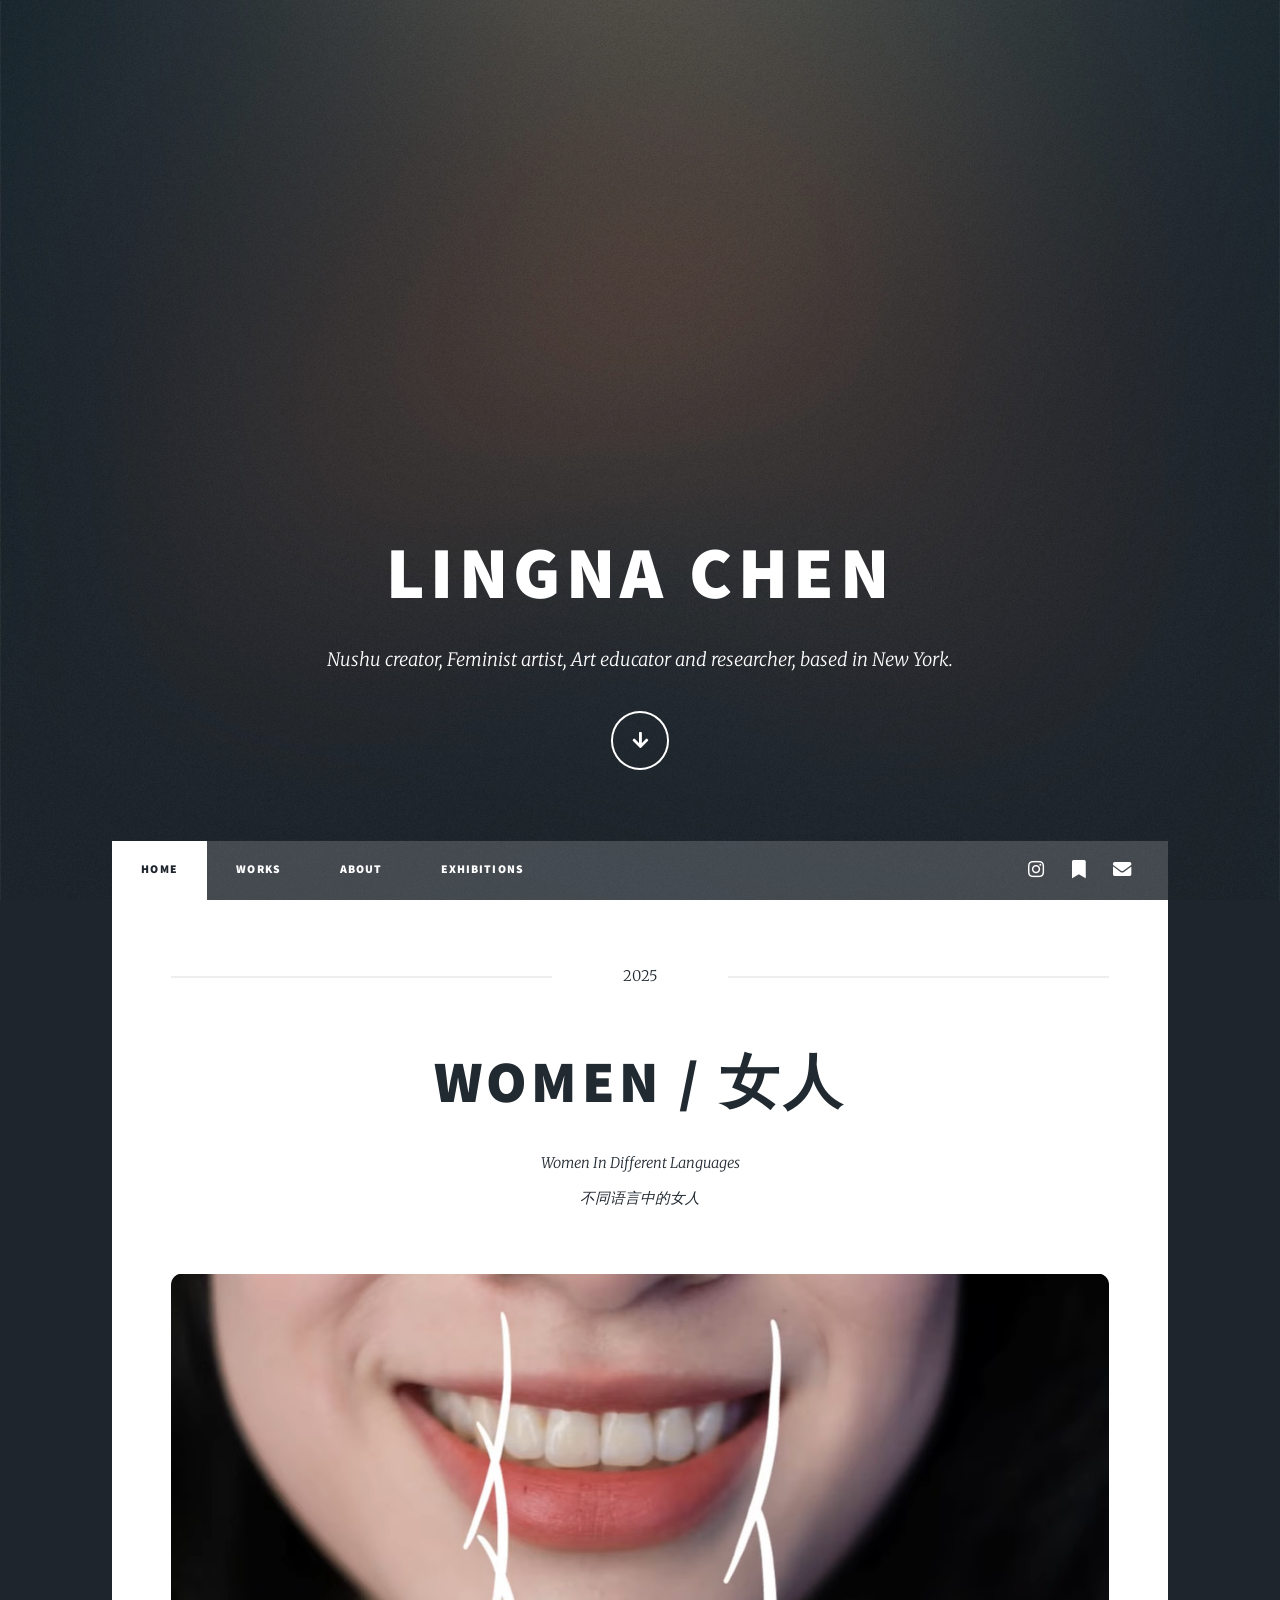
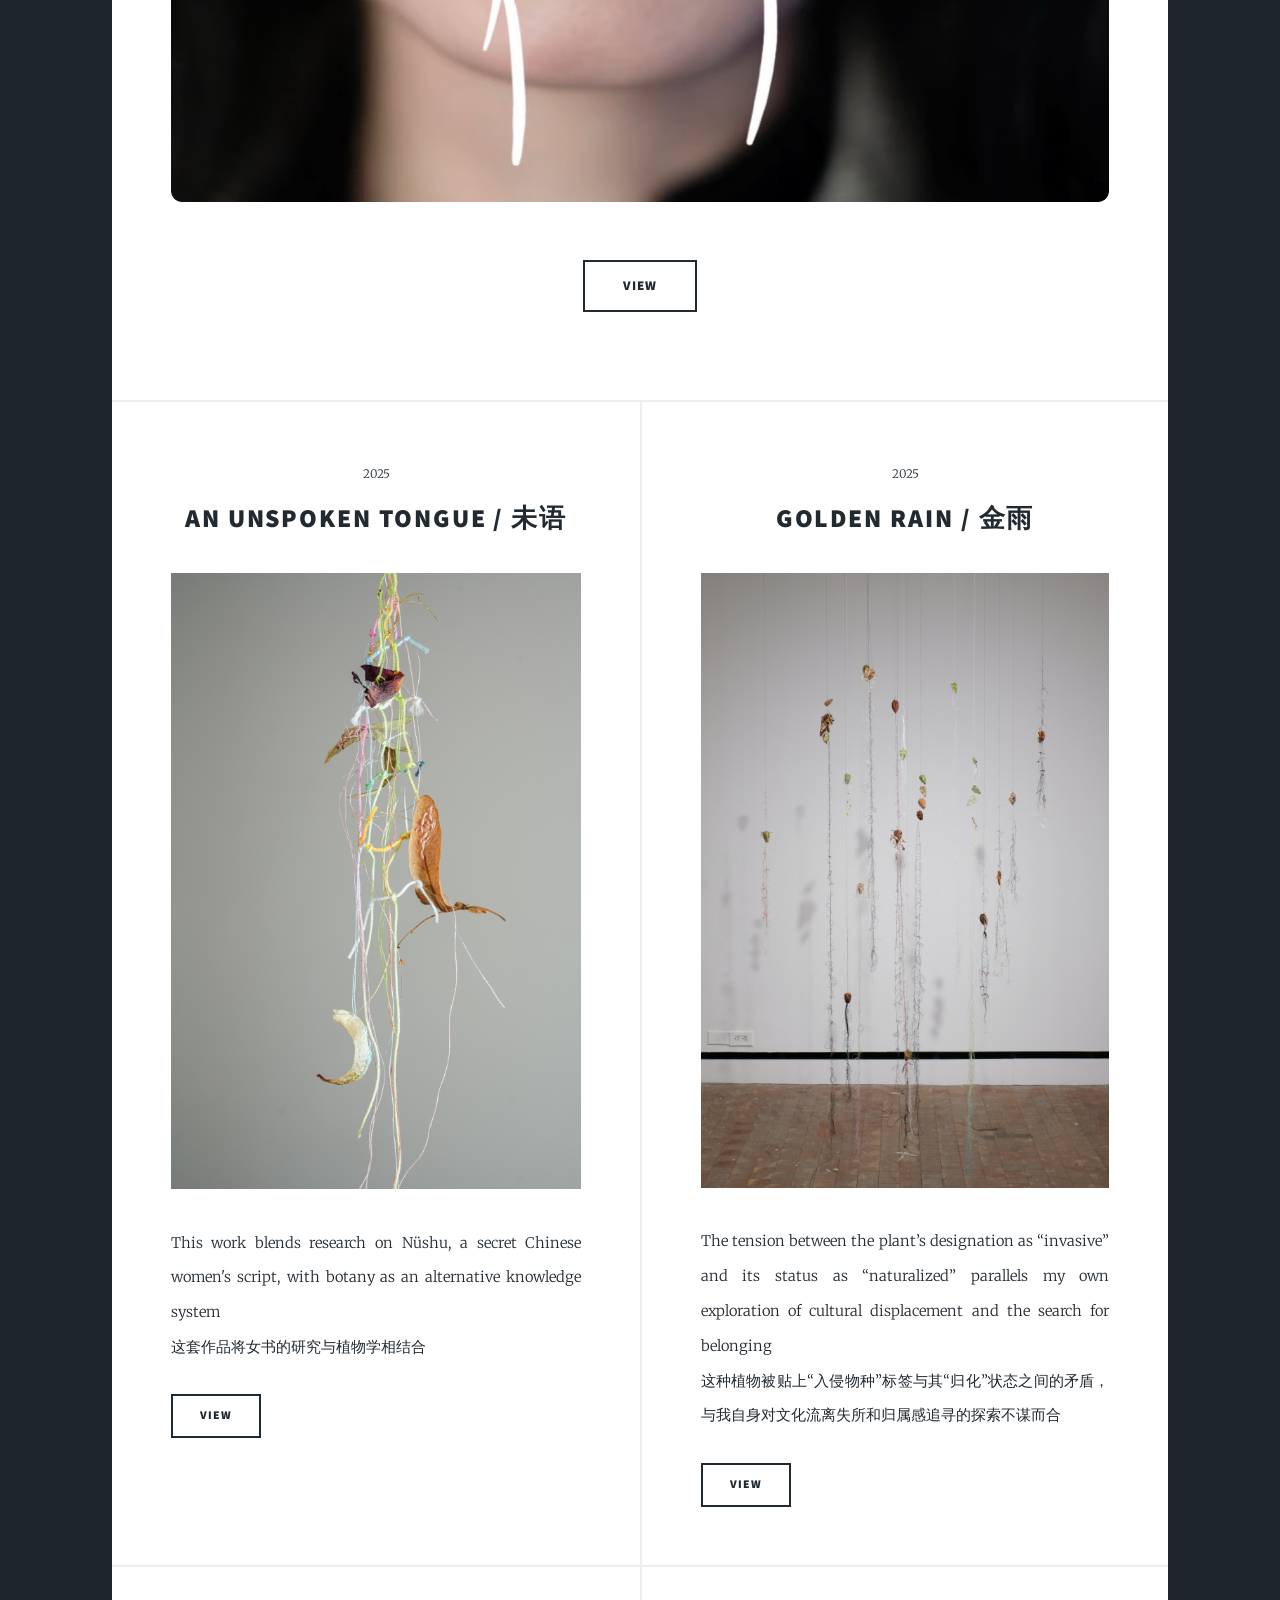
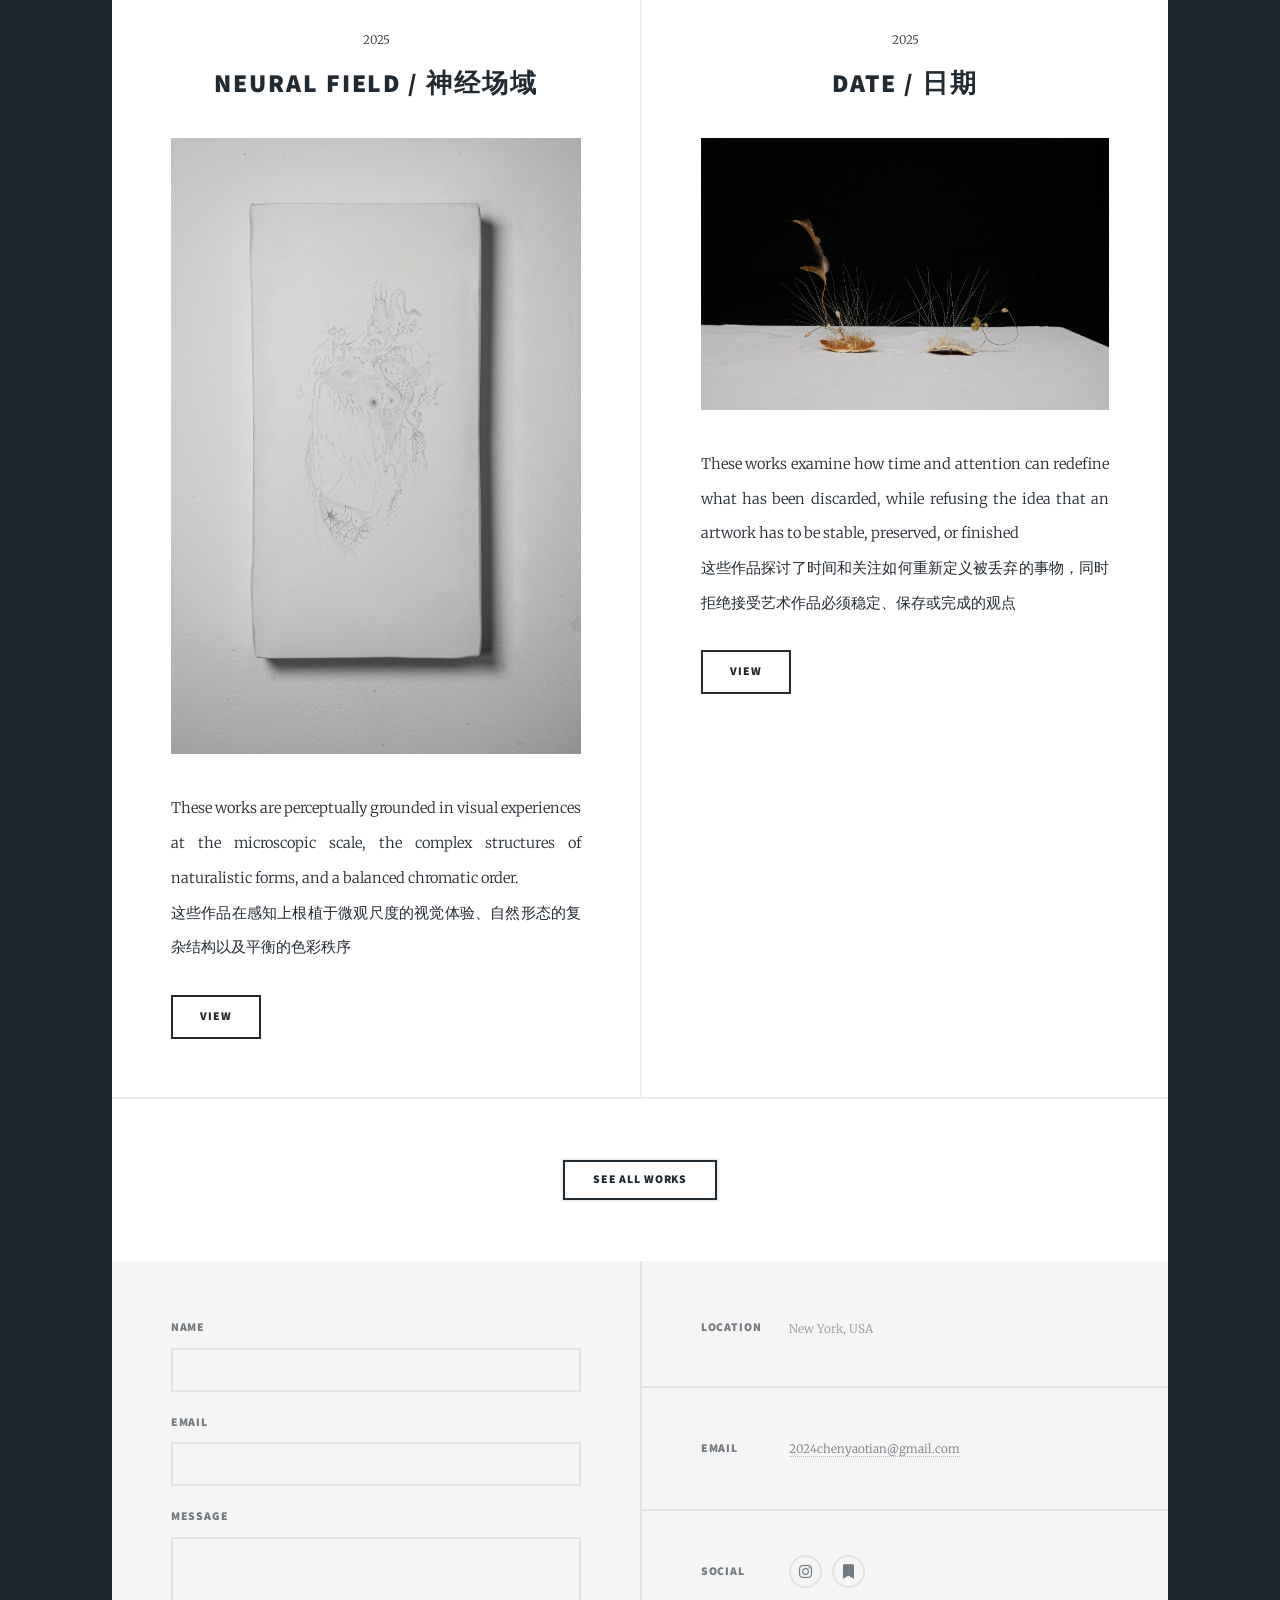
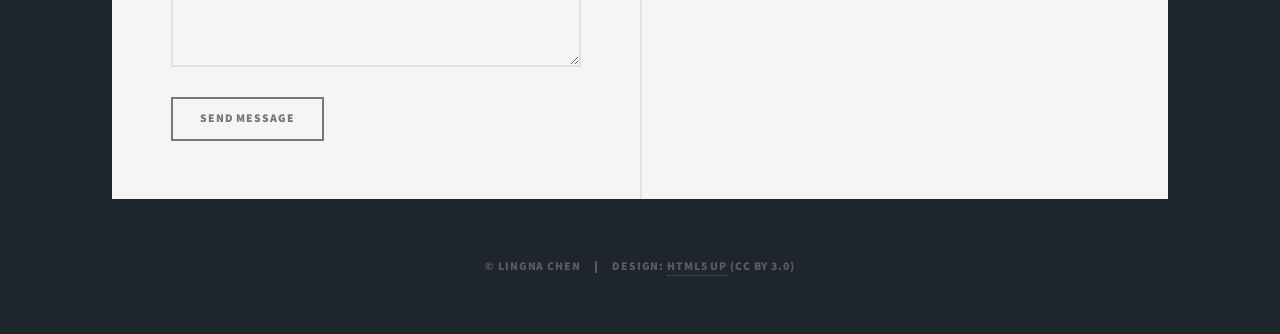
==== index.html @ 5ea211f5 "Initial website upload" ====
<!DOCTYPE HTML>

<!--
  Massively by HTML5 UP
  html5up.net | @ajlkn
  Free for personal and commercial use under the CCA 3.0 license (html5up.net/license)
-->
<html>
<head>
<title>Lingna Chen - Artist</title>
<meta charset="utf-8"/>
<meta content="width=device-width, initial-scale=1, user-scalable=no" name="viewport"/>
<meta content="Lingna Chen - Nushu creator, feminist artist, art educator and researcher based in New York" name="description"/>
<link href="assets/css/main.css" rel="stylesheet"/>
<noscript><link href="assets/css/noscript.css" rel="stylesheet"/></noscript>
</head>
<body class="is-preload">
<div class="fade-in" id="wrapper">
<!-- Intro -->
<div id="intro">
<h1>Lingna Chen</h1>
<p>Nushu creator, Feminist artist, Art educator and researcher, based in New York.</p>
<ul class="actions">
<li><a class="button icon solid solo fa-arrow-down scrolly" href="#header">Continue</a></li>
</ul>
</div>
<header id="header">
<a class="logo" href="index.html">Lingna Chen</a>
</header>
<nav id="nav">
<ul class="links">
<li class="active"><a href="index.html">HOME</a></li>
<li><a href="works.html">WORKS</a></li>
<li><a href="about.html">ABOUT</a></li>
<li><a href="exhibitions.html">EXHIBITIONS</a></li>
</ul>
<ul class="icons">
<li><a class="icon brands fa-instagram" href="https://www.instagram.com/nainwhisper/" target="_blank"><span class="label">Instagram</span></a></li>
<li><a class="icon solid fa-bookmark" href="https://www.xiaohongshu.com/user/profile/173550956" target="_blank"><span class="label">RedNote</span></a></li>
<li><a class="icon solid fa-envelope" href="mailto:2024chenyaotian@gmail.com"><span class="label">Email</span></a></li>
</ul>
</nav>
<div id="main">
<article class="post featured">
<header class="major">
<span class="date">2025</span>
<h2><a href="work1.html">Women / 女人</a></h2>
<p>Women In Different Languages<br/>不同语言中的女人</p>
</header>
<a class="image main" href="work1.html"><img alt="Women" src="images/page/Women.jpg"/></a>
<ul class="actions special">
<li><a class="button large" href="work1.html">View</a></li>
</ul>
</article>
<section class="posts">
<article class="post">
<header>
<span class="date">2025</span>
<h2><a href="work2.html">An Unspoken Tongue / 未语</a></h2>
</header>
<a class="image fit" href="work2.html"><img alt="An Unspoken Tongue" src="images/page/An Unspoken Tongue.jpg"/></a>
<p>This work blends research on Nüshu, a secret Chinese women's script, with botany as an alternative knowledge system<br/>这套作品将女书的研究与植物学相结合</p>
<ul class="actions">
<li><a class="button" href="work2.html">View</a></li>
</ul>
</article>
<article class="post">
<header>
<span class="date">2025</span>
<h2><a href="work3.html">Golden Rain / 金雨</a></h2>
</header>
<a class="image fit" href="work3.html"><img alt="Golden Rain" src="images/page/Golden Rain.jpg"/></a>
<p>The tension between the plant’s designation as “invasive” and its status as “naturalized” parallels my own exploration of cultural displacement and the search for belonging<br/>这种植物被贴上“入侵物种”标签与其“归化”状态之间的矛盾，与我自身对文化流离失所和归属感追寻的探索不谋而合</p>
<ul class="actions">
<li><a class="button" href="work3.html">View</a></li>
</ul>
</article>
<article class="post">
<header>
<span class="date">2025</span>
<h2><a href="work4.html">Neural Field / 神经场域</a></h2>
</header>
<a class="image fit" href="work4.html"><img alt="Neural Field" src="images/page/Neural Field.jpg"/></a>
<p>These works are perceptually grounded in visual experiences at the microscopic scale, the complex structures of naturalistic forms, and a balanced chromatic order.<br/>这些作品在感知上根植于微观尺度的视觉体验、自然形态的复杂结构以及平衡的色彩秩序</p>
<ul class="actions">
<li><a class="button" href="work4.html">View</a></li>
</ul>
</article>
<article class="post">
<header>
<span class="date">2025</span>
<h2><a href="work5.html">Date / 日期</a></h2>
</header>
<a class="image fit" href="work5.html"><img alt="Date" src="images/page/Date.jpg"/></a>
<p>These works examine how time and attention can redefine what has been discarded, while refusing the idea that an artwork has to be stable, preserved, or finished<br/>这些作品探讨了时间和关注如何重新定义被丢弃的事物，同时拒绝接受艺术作品必须稳定、保存或完成的观点</p>
<ul class="actions">
<li><a class="button" href="work5.html">View</a></li>
</ul>
</article>
</section>
<footer>
<div class="pagination"><a class="button" href="works.html">See all works</a></div>
</footer>
</div>
<!-- Footer -->
<footer id="footer">
<section>
<form action="https://formspree.io/f/xwvnjjqe" method="POST">
<input name="_subject" type="hidden" value="Website message - Lingna Chen"/>
<div class="fields">
<div class="field">
<label for="name">Name</label>
<input id="name" name="name" required="" type="text"/>
</div>
<div class="field">
<label for="email">Email</label>
<input id="email" name="email" required="" type="email"/>
</div>
<div class="field">
<label for="message">Message</label>
<textarea id="message" name="message" required="" rows="3"></textarea>
</div>
</div>
<ul class="actions">
<li><input type="submit" value="Send Message"/></li>
</ul>
</form>
</section>
<section class="split contact">
<section class="alt">
<h3>Location</h3>
<p>New York, USA</p>
</section>
<section>
<h3>Email</h3>
<p><a href="mailto:2024chenyaotian@gmail.com">2024chenyaotian@gmail.com</a></p>
</section>
<section>
<h3>Social</h3>
<ul class="icons alt">
<li><a class="icon brands alt fa-instagram" href="https://www.instagram.com/nainwhisper/" target="_blank"><span class="label">Instagram</span></a></li>
<li><a class="icon solid alt fa-bookmark" href="https://www.xiaohongshu.com/user/profile/173550956" target="_blank"><span class="label">RedNote</span></a></li>
</ul>
</section>
</section>
</footer>
<!-- Copyright -->
<div id="copyright">
<ul><li>© Lingna Chen</li><li>Design: <a href="https://html5up.net">HTML5 UP</a> (CC BY 3.0)</li></ul>
</div>
</div>
<script src="assets/js/jquery.min.js"></script>
<script src="assets/js/jquery.scrollex.min.js"></script>
<script src="assets/js/jquery.scrolly.min.js"></script>
<script src="assets/js/browser.min.js"></script>
<script src="assets/js/breakpoints.min.js"></script>
<script src="assets/js/util.js"></script>
<script src="assets/js/main.js"></script>
</body>
</html>
---- assets/css/main.css ----
@import url(fontawesome-all.min.css);
@import url("https://fonts.googleapis.com/css?family=Merriweather:300,700,300italic,700italic|Source+Sans+Pro:900");

/*
	Massively by HTML5 UP
	html5up.net | @ajlkn
	Free for personal and commercial use under the CCA 3.0 license (html5up.net/license)
*/

html, body, div, span, applet, object,
iframe, h1, h2, h3, h4, h5, h6, p, blockquote,
pre, a, abbr, acronym, address, big, cite,
code, del, dfn, em, img, ins, kbd, q, s, samp,
small, strike, strong, sub, sup, tt, var, b,
u, i, center, dl, dt, dd, ol, ul, li, fieldset,
form, label, legend, table, caption, tbody,
tfoot, thead, tr, th, td, article, aside,
canvas, details, embed, figure, figcaption,
footer, header, hgroup, menu, nav, output, ruby,
section, summary, time, mark, audio, video {
	margin: 0;
	padding: 0;
	border: 0;
	font-size: 100%;
	font: inherit;
	vertical-align: baseline;}

article, aside, details, figcaption, figure,
footer, header, hgroup, menu, nav, section {
	display: block;}

body {
	line-height: 1;
}

ol, ul {
	list-style: none;
}

blockquote, q {
	quotes: none;
}

	blockquote:before, blockquote:after, q:before, q:after {
		content: '';
		content: none;
	}

table {
	border-collapse: collapse;
	border-spacing: 0;
}

body {
	-webkit-text-size-adjust: none;
}

mark {
	background-color: transparent;
	color: inherit;
}

input::-moz-focus-inner {
	border: 0;
	padding: 0;
}

input, select, textarea {
	-moz-appearance: none;
	-webkit-appearance: none;
	-ms-appearance: none;
	appearance: none;
}

/* Basic */

	@-ms-viewport {
		width: device-width;
	}

	body {
		-ms-overflow-style: scrollbar;
	}

	@media screen and (max-width: 480px) {

		html, body {
			min-width: 320px;
		}

	}

	html {
		box-sizing: border-box;
	}

	*, *:before, *:after {
		box-sizing: inherit;
	}

	body {
		background-color: #1e252d;
	}

		body.is-preload *, body.is-preload *:before, body.is-preload *:after {
			-moz-animation: none !important;
			-webkit-animation: none !important;
			-ms-animation: none !important;
			animation: none !important;
			-moz-transition: none !important;
			-webkit-transition: none !important;
			-ms-transition: none !important;
			transition: none !important;
		}

/* Type */

	html {
		font-size: 16pt;
	}

		@media screen and (max-width: 1680px) {

			html {
				font-size: 12pt;
			}

		}

		@media screen and (max-width: 1280px) {

			html {
				font-size: 11pt;
			}

		}

		@media screen and (max-width: 360px) {

			html {
				font-size: 10pt;
			}

		}

	body {
		color: #212931;
	}

	body, input, select, textarea {
		font-family: "Merriweather", Georgia, serif;
		font-weight: 300;
		font-size: 1rem;
		line-height: 2.375;
	}

	a {
		-moz-transition: color 0.2s ease-in-out, background-color 0.2s ease-in-out, border-color 0.2s ease-in-out, box-shadow 0.2s ease-in-out;
		-webkit-transition: color 0.2s ease-in-out, background-color 0.2s ease-in-out, border-color 0.2s ease-in-out, box-shadow 0.2s ease-in-out;
		-ms-transition: color 0.2s ease-in-out, background-color 0.2s ease-in-out, border-color 0.2s ease-in-out, box-shadow 0.2s ease-in-out;
		transition: color 0.2s ease-in-out, background-color 0.2s ease-in-out, border-color 0.2s ease-in-out, box-shadow 0.2s ease-in-out;
		border-bottom: dotted 1px;
		text-decoration: none;
	}

		a:hover {
			border-bottom-color: transparent;
		}

	strong, b {
		font-weight: 600;
	}

	em, i {
		font-style: italic;
	}

	p {
		text-align: justify;
		margin: 0 0 2rem 0;
	}

	h1, h2, h3, h4, h5, h6 {
		font-family: "Source Sans Pro", Helvetica, sans-serif;
		font-weight: 900;
		line-height: 1.5;
		letter-spacing: 0.075em;
		text-transform: uppercase;
		margin: 0 0 1rem 0;
	}

		h1 a, h2 a, h3 a, h4 a, h5 a, h6 a {
			border-bottom: 0;
			color: inherit;
			text-decoration: none;
		}

	h1 {
		font-size: 4rem;
		line-height: 1.1;
		margin: 0 0 2rem 0;
	}

	h2 {
		font-size: 1.75rem;
		line-height: 1.3;
		margin: 0 0 1.5rem 0;
	}

	h3 {
		font-size: 1.25rem;
		margin: 0 0 1.5rem 0;
	}

	h4 {
		font-size: 1rem;
	}

	h5 {
		font-size: 0.9rem;
	}

	h6 {
		font-size: 0.8rem;
	}

	sub {
		font-size: 0.8rem;
		position: relative;
		top: 0.5rem;
	}

	sup {
		font-size: 0.8rem;
		position: relative;
		top: -0.5rem;
	}

	blockquote {
		border-left: solid 4px;
		font-style: italic;
		margin: 0 0 2rem 0;
		padding: 0.5rem 0 0.5rem 2rem;
	}

	code {
		border: solid 2px;
		font-family: "Courier New", monospace;
		font-size: 0.9rem;
		margin: 0 0.25rem;
		padding: 0.25rem 0.65rem;
	}

	pre {
		-webkit-overflow-scrolling: touch;
		font-family: "Courier New", monospace;
		font-size: 0.9rem;
		margin: 0 0 2rem 0;
	}

		pre code {
			display: block;
			line-height: 1.75;
			padding: 1rem 1.5rem;
			overflow-x: auto;
		}

	hr {
		border: 0;
		border-bottom: solid 2px;
		margin: 3rem 0;
	}

		hr.major {
			margin: 5rem 0;
		}

	.align-left {
		text-align: left;
	}

	.align-center {
		text-align: center;
	}

	.align-right {
		text-align: right;
	}

	input, select, textarea {
		color: #212931;
	}

	a {
		color: #212931;
		border-bottom-color: rgba(33, 41, 49, 0.5);
	}

		a:hover {
			border-bottom-color: transparent;
			color: #18bfef !important;
		}

	strong, b {
		color: #212931;
	}

	h1, h2, h3, h4, h5, h6 {
		color: #212931;
	}

	blockquote {
		border-left-color: #eeeeee;
	}

	code {
		background: rgba(220, 220, 220, 0.25);
		border-color: #eeeeee;
	}

	hr {
		border-bottom-color: #eeeeee;
	}

/* Row */

	.row {
		display: flex;
		flex-wrap: wrap;
		box-sizing: border-box;
		align-items: stretch;
	}

		.row > * {
			box-sizing: border-box;
		}

		.row.gtr-uniform > * > :last-child {
			margin-bottom: 0;
		}

		.row.aln-left {
			justify-content: flex-start;
		}

		.row.aln-center {
			justify-content: center;
		}

		.row.aln-right {
			justify-content: flex-end;
		}

		.row.aln-top {
			align-items: flex-start;
		}

		.row.aln-middle {
			align-items: center;
		}

		.row.aln-bottom {
			align-items: flex-end;
		}

		.row > .imp {
			order: -1;
		}

		.row > .col-1 {
			width: 8.33333%;
		}

		.row > .off-1 {
			margin-left: 8.33333%;
		}

		.row > .col-2 {
			width: 16.66667%;
		}

		.row > .off-2 {
			margin-left: 16.66667%;
		}

		.row > .col-3 {
			width: 25%;
		}

		.row > .off-3 {
			margin-left: 25%;
		}

		.row > .col-4 {
			width: 33.33333%;
		}

		.row > .off-4 {
			margin-left: 33.33333%;
		}

		.row > .col-5 {
			width: 41.66667%;
		}

		.row > .off-5 {
			margin-left: 41.66667%;
		}

		.row > .col-6 {
			width: 50%;
		}

		.row > .off-6 {
			margin-left: 50%;
		}

		.row > .col-7 {
			width: 58.33333%;
		}

		.row > .off-7 {
			margin-left: 58.33333%;
		}

		.row > .col-8 {
			width: 66.66667%;
		}

		.row > .off-8 {
			margin-left: 66.66667%;
		}

		.row > .col-9 {
			width: 75%;
		}

		.row > .off-9 {
			margin-left: 75%;
		}

		.row > .col-10 {
			width: 83.33333%;
		}

		.row > .off-10 {
			margin-left: 83.33333%;
		}

		.row > .col-11 {
			width: 91.66667%;
		}

		.row > .off-11 {
			margin-left: 91.66667%;
		}

		.row > .col-12 {
			width: 100%;
		}

		.row > .off-12 {
			margin-left: 100%;
		}

		.row.gtr-0 {
			margin-top: 0;
			margin-left: 0rem;
		}

			.row.gtr-0 > * {
				padding: 0 0 0 0rem;
			}

			.row.gtr-0.gtr-uniform {
				margin-top: 0rem;
			}

				.row.gtr-0.gtr-uniform > * {
					padding-top: 0rem;
				}

		.row.gtr-25 {
			margin-top: 0;
			margin-left: -0.375rem;
		}

			.row.gtr-25 > * {
				padding: 0 0 0 0.375rem;
			}

			.row.gtr-25.gtr-uniform {
				margin-top: -0.375rem;
			}

				.row.gtr-25.gtr-uniform > * {
					padding-top: 0.375rem;
				}

		.row.gtr-50 {
			margin-top: 0;
			margin-left: -0.75rem;
		}

			.row.gtr-50 > * {
				padding: 0 0 0 0.75rem;
			}

			.row.gtr-50.gtr-uniform {
				margin-top: -0.75rem;
			}

				.row.gtr-50.gtr-uniform > * {
					padding-top: 0.75rem;
				}

		.row {
			margin-top: 0;
			margin-left: -1.5rem;
		}

			.row > * {
				padding: 0 0 0 1.5rem;
			}

			.row.gtr-uniform {
				margin-top: -1.5rem;
			}

				.row.gtr-uniform > * {
					padding-top: 1.5rem;
				}

		.row.gtr-150 {
			margin-top: 0;
			margin-left: -2.25rem;
		}

			.row.gtr-150 > * {
				padding: 0 0 0 2.25rem;
			}

			.row.gtr-150.gtr-uniform {
				margin-top: -2.25rem;
			}

				.row.gtr-150.gtr-uniform > * {
					padding-top: 2.25rem;
				}

		.row.gtr-200 {
			margin-top: 0;
			margin-left: -3rem;
		}

			.row.gtr-200 > * {
				padding: 0 0 0 3rem;
			}

			.row.gtr-200.gtr-uniform {
				margin-top: -3rem;
			}

				.row.gtr-200.gtr-uniform > * {
					padding-top: 3rem;
				}

		@media screen and (max-width: 1680px) {

			.row {
				display: flex;
				flex-wrap: wrap;
				box-sizing: border-box;
				align-items: stretch;
			}

				.row > * {
					box-sizing: border-box;
				}

				.row.gtr-uniform > * > :last-child {
					margin-bottom: 0;
				}

				.row.aln-left {
					justify-content: flex-start;
				}

				.row.aln-center {
					justify-content: center;
				}

				.row.aln-right {
					justify-content: flex-end;
				}

				.row.aln-top {
					align-items: flex-start;
				}

				.row.aln-middle {
					align-items: center;
				}

				.row.aln-bottom {
					align-items: flex-end;
				}

				.row > .imp-xlarge {
					order: -1;
				}

				.row > .col-1-xlarge {
					width: 8.33333%;
				}

				.row > .off-1-xlarge {
					margin-left: 8.33333%;
				}

				.row > .col-2-xlarge {
					width: 16.66667%;
				}

				.row > .off-2-xlarge {
					margin-left: 16.66667%;
				}

				.row > .col-3-xlarge {
					width: 25%;
				}

				.row > .off-3-xlarge {
					margin-left: 25%;
				}

				.row > .col-4-xlarge {
					width: 33.33333%;
				}

				.row > .off-4-xlarge {
					margin-left: 33.33333%;
				}

				.row > .col-5-xlarge {
					width: 41.66667%;
				}

				.row > .off-5-xlarge {
					margin-left: 41.66667%;
				}

				.row > .col-6-xlarge {
					width: 50%;
				}

				.row > .off-6-xlarge {
					margin-left: 50%;
				}

				.row > .col-7-xlarge {
					width: 58.33333%;
				}

				.row > .off-7-xlarge {
					margin-left: 58.33333%;
				}

				.row > .col-8-xlarge {
					width: 66.66667%;
				}

				.row > .off-8-xlarge {
					margin-left: 66.66667%;
				}

				.row > .col-9-xlarge {
					width: 75%;
				}

				.row > .off-9-xlarge {
					margin-left: 75%;
				}

				.row > .col-10-xlarge {
					width: 83.33333%;
				}

				.row > .off-10-xlarge {
					margin-left: 83.33333%;
				}

				.row > .col-11-xlarge {
					width: 91.66667%;
				}

				.row > .off-11-xlarge {
					margin-left: 91.66667%;
				}

				.row > .col-12-xlarge {
					width: 100%;
				}

				.row > .off-12-xlarge {
					margin-left: 100%;
				}

				.row.gtr-0 {
					margin-top: 0;
					margin-left: 0rem;
				}

					.row.gtr-0 > * {
						padding: 0 0 0 0rem;
					}

					.row.gtr-0.gtr-uniform {
						margin-top: 0rem;
					}

						.row.gtr-0.gtr-uniform > * {
							padding-top: 0rem;
						}

				.row.gtr-25 {
					margin-top: 0;
					margin-left: -0.375rem;
				}

					.row.gtr-25 > * {
						padding: 0 0 0 0.375rem;
					}

					.row.gtr-25.gtr-uniform {
						margin-top: -0.375rem;
					}

						.row.gtr-25.gtr-uniform > * {
							padding-top: 0.375rem;
						}

				.row.gtr-50 {
					margin-top: 0;
					margin-left: -0.75rem;
				}

					.row.gtr-50 > * {
						padding: 0 0 0 0.75rem;
					}

					.row.gtr-50.gtr-uniform {
						margin-top: -0.75rem;
					}

						.row.gtr-50.gtr-uniform > * {
							padding-top: 0.75rem;
						}

				.row {
					margin-top: 0;
					margin-left: -1.5rem;
				}

					.row > * {
						padding: 0 0 0 1.5rem;
					}

					.row.gtr-uniform {
						margin-top: -1.5rem;
					}

						.row.gtr-uniform > * {
							padding-top: 1.5rem;
						}

				.row.gtr-150 {
					margin-top: 0;
					margin-left: -2.25rem;
				}

					.row.gtr-150 > * {
						padding: 0 0 0 2.25rem;
					}

					.row.gtr-150.gtr-uniform {
						margin-top: -2.25rem;
					}

						.row.gtr-150.gtr-uniform > * {
							padding-top: 2.25rem;
						}

				.row.gtr-200 {
					margin-top: 0;
					margin-left: -3rem;
				}

					.row.gtr-200 > * {
						padding: 0 0 0 3rem;
					}

					.row.gtr-200.gtr-uniform {
						margin-top: -3rem;
					}

						.row.gtr-200.gtr-uniform > * {
							padding-top: 3rem;
						}

		}

		@media screen and (max-width: 1280px) {

			.row {
				display: flex;
				flex-wrap: wrap;
				box-sizing: border-box;
				align-items: stretch;
			}

				.row > * {
					box-sizing: border-box;
				}

				.row.gtr-uniform > * > :last-child {
					margin-bottom: 0;
				}

				.row.aln-left {
					justify-content: flex-start;
				}

				.row.aln-center {
					justify-content: center;
				}

				.row.aln-right {
					justify-content: flex-end;
				}

				.row.aln-top {
					align-items: flex-start;
				}

				.row.aln-middle {
					align-items: center;
				}

				.row.aln-bottom {
					align-items: flex-end;
				}

				.row > .imp-large {
					order: -1;
				}

				.row > .col-1-large {
					width: 8.33333%;
				}

				.row > .off-1-large {
					margin-left: 8.33333%;
				}

				.row > .col-2-large {
					width: 16.66667%;
				}

				.row > .off-2-large {
					margin-left: 16.66667%;
				}

				.row > .col-3-large {
					width: 25%;
				}

				.row > .off-3-large {
					margin-left: 25%;
				}

				.row > .col-4-large {
					width: 33.33333%;
				}

				.row > .off-4-large {
					margin-left: 33.33333%;
				}

				.row > .col-5-large {
					width: 41.66667%;
				}

				.row > .off-5-large {
					margin-left: 41.66667%;
				}

				.row > .col-6-large {
					width: 50%;
				}

				.row > .off-6-large {
					margin-left: 50%;
				}

				.row > .col-7-large {
					width: 58.33333%;
				}

				.row > .off-7-large {
					margin-left: 58.33333%;
				}

				.row > .col-8-large {
					width: 66.66667%;
				}

				.row > .off-8-large {
					margin-left: 66.66667%;
				}

				.row > .col-9-large {
					width: 75%;
				}

				.row > .off-9-large {
					margin-left: 75%;
				}

				.row > .col-10-large {
					width: 83.33333%;
				}

				.row > .off-10-large {
					margin-left: 83.33333%;
				}

				.row > .col-11-large {
					width: 91.66667%;
				}

				.row > .off-11-large {
					margin-left: 91.66667%;
				}

				.row > .col-12-large {
					width: 100%;
				}

				.row > .off-12-large {
					margin-left: 100%;
				}

				.row.gtr-0 {
					margin-top: 0;
					margin-left: 0rem;
				}

					.row.gtr-0 > * {
						padding: 0 0 0 0rem;
					}

					.row.gtr-0.gtr-uniform {
						margin-top: 0rem;
					}

						.row.gtr-0.gtr-uniform > * {
							padding-top: 0rem;
						}

				.row.gtr-25 {
					margin-top: 0;
					margin-left: -0.375rem;
				}

					.row.gtr-25 > * {
						padding: 0 0 0 0.375rem;
					}

					.row.gtr-25.gtr-uniform {
						margin-top: -0.375rem;
					}

						.row.gtr-25.gtr-uniform > * {
							padding-top: 0.375rem;
						}

				.row.gtr-50 {
					margin-top: 0;
					margin-left: -0.75rem;
				}

					.row.gtr-50 > * {
						padding: 0 0 0 0.75rem;
					}

					.row.gtr-50.gtr-uniform {
						margin-top: -0.75rem;
					}

						.row.gtr-50.gtr-uniform > * {
							padding-top: 0.75rem;
						}

				.row {
					margin-top: 0;
					margin-left: -1.5rem;
				}

					.row > * {
						padding: 0 0 0 1.5rem;
					}

					.row.gtr-uniform {
						margin-top: -1.5rem;
					}

						.row.gtr-uniform > * {
							padding-top: 1.5rem;
						}

				.row.gtr-150 {
					margin-top: 0;
					margin-left: -2.25rem;
				}

					.row.gtr-150 > * {
						padding: 0 0 0 2.25rem;
					}

					.row.gtr-150.gtr-uniform {
						margin-top: -2.25rem;
					}

						.row.gtr-150.gtr-uniform > * {
							padding-top: 2.25rem;
						}

				.row.gtr-200 {
					margin-top: 0;
					margin-left: -3rem;
				}

					.row.gtr-200 > * {
						padding: 0 0 0 3rem;
					}

					.row.gtr-200.gtr-uniform {
						margin-top: -3rem;
					}

						.row.gtr-200.gtr-uniform > * {
							padding-top: 3rem;
						}

		}

		@media screen and (max-width: 980px) {

			.row {
				display: flex;
				flex-wrap: wrap;
				box-sizing: border-box;
				align-items: stretch;
			}

				.row > * {
					box-sizing: border-box;
				}

				.row.gtr-uniform > * > :last-child {
					margin-bottom: 0;
				}

				.row.aln-left {
					justify-content: flex-start;
				}

				.row.aln-center {
					justify-content: center;
				}

				.row.aln-right {
					justify-content: flex-end;
				}

				.row.aln-top {
					align-items: flex-start;
				}

				.row.aln-middle {
					align-items: center;
				}

				.row.aln-bottom {
					align-items: flex-end;
				}

				.row > .imp-medium {
					order: -1;
				}

				.row > .col-1-medium {
					width: 8.33333%;
				}

				.row > .off-1-medium {
					margin-left: 8.33333%;
				}

				.row > .col-2-medium {
					width: 16.66667%;
				}

				.row > .off-2-medium {
					margin-left: 16.66667%;
				}

				.row > .col-3-medium {
					width: 25%;
				}

				.row > .off-3-medium {
					margin-left: 25%;
				}

				.row > .col-4-medium {
					width: 33.33333%;
				}

				.row > .off-4-medium {
					margin-left: 33.33333%;
				}

				.row > .col-5-medium {
					width: 41.66667%;
				}

				.row > .off-5-medium {
					margin-left: 41.66667%;
				}

				.row > .col-6-medium {
					width: 50%;
				}

				.row > .off-6-medium {
					margin-left: 50%;
				}

				.row > .col-7-medium {
					width: 58.33333%;
				}

				.row > .off-7-medium {
					margin-left: 58.33333%;
				}

				.row > .col-8-medium {
					width: 66.66667%;
				}

				.row > .off-8-medium {
					margin-left: 66.66667%;
				}

				.row > .col-9-medium {
					width: 75%;
				}

				.row > .off-9-medium {
					margin-left: 75%;
				}

				.row > .col-10-medium {
					width: 83.33333%;
				}

				.row > .off-10-medium {
					margin-left: 83.33333%;
				}

				.row > .col-11-medium {
					width: 91.66667%;
				}

				.row > .off-11-medium {
					margin-left: 91.66667%;
				}

				.row > .col-12-medium {
					width: 100%;
				}

				.row > .off-12-medium {
					margin-left: 100%;
				}

				.row.gtr-0 {
					margin-top: 0;
					margin-left: 0rem;
				}

					.row.gtr-0 > * {
						padding: 0 0 0 0rem;
					}

					.row.gtr-0.gtr-uniform {
						margin-top: 0rem;
					}

						.row.gtr-0.gtr-uniform > * {
							padding-top: 0rem;
						}

				.row.gtr-25 {
					margin-top: 0;
					margin-left: -0.375rem;
				}

					.row.gtr-25 > * {
						padding: 0 0 0 0.375rem;
					}

					.row.gtr-25.gtr-uniform {
						margin-top: -0.375rem;
					}

						.row.gtr-25.gtr-uniform > * {
							padding-top: 0.375rem;
						}

				.row.gtr-50 {
					margin-top: 0;
					margin-left: -0.75rem;
				}

					.row.gtr-50 > * {
						padding: 0 0 0 0.75rem;
					}

					.row.gtr-50.gtr-uniform {
						margin-top: -0.75rem;
					}

						.row.gtr-50.gtr-uniform > * {
							padding-top: 0.75rem;
						}

				.row {
					margin-top: 0;
					margin-left: -1.5rem;
				}

					.row > * {
						padding: 0 0 0 1.5rem;
					}

					.row.gtr-uniform {
						margin-top: -1.5rem;
					}

						.row.gtr-uniform > * {
							padding-top: 1.5rem;
						}

				.row.gtr-150 {
					margin-top: 0;
					margin-left: -2.25rem;
				}

					.row.gtr-150 > * {
						padding: 0 0 0 2.25rem;
					}

					.row.gtr-150.gtr-uniform {
						margin-top: -2.25rem;
					}

						.row.gtr-150.gtr-uniform > * {
							padding-top: 2.25rem;
						}

				.row.gtr-200 {
					margin-top: 0;
					margin-left: -3rem;
				}

					.row.gtr-200 > * {
						padding: 0 0 0 3rem;
					}

					.row.gtr-200.gtr-uniform {
						margin-top: -3rem;
					}

						.row.gtr-200.gtr-uniform > * {
							padding-top: 3rem;
						}

		}

		@media screen and (max-width: 736px) {

			.row {
				display: flex;
				flex-wrap: wrap;
				box-sizing: border-box;
				align-items: stretch;
			}

				.row > * {
					box-sizing: border-box;
				}

				.row.gtr-uniform > * > :last-child {
					margin-bottom: 0;
				}

				.row.aln-left {
					justify-content: flex-start;
				}

				.row.aln-center {
					justify-content: center;
				}

				.row.aln-right {
					justify-content: flex-end;
				}

				.row.aln-top {
					align-items: flex-start;
				}

				.row.aln-middle {
					align-items: center;
				}

				.row.aln-bottom {
					align-items: flex-end;
				}

				.row > .imp-small {
					order: -1;
				}

				.row > .col-1-small {
					width: 8.33333%;
				}

				.row > .off-1-small {
					margin-left: 8.33333%;
				}

				.row > .col-2-small {
					width: 16.66667%;
				}

				.row > .off-2-small {
					margin-left: 16.66667%;
				}

				.row > .col-3-small {
					width: 25%;
				}

				.row > .off-3-small {
					margin-left: 25%;
				}

				.row > .col-4-small {
					width: 33.33333%;
				}

				.row > .off-4-small {
					margin-left: 33.33333%;
				}

				.row > .col-5-small {
					width: 41.66667%;
				}

				.row > .off-5-small {
					margin-left: 41.66667%;
				}

				.row > .col-6-small {
					width: 50%;
				}

				.row > .off-6-small {
					margin-left: 50%;
				}

				.row > .col-7-small {
					width: 58.33333%;
				}

				.row > .off-7-small {
					margin-left: 58.33333%;
				}

				.row > .col-8-small {
					width: 66.66667%;
				}

				.row > .off-8-small {
					margin-left: 66.66667%;
				}

				.row > .col-9-small {
					width: 75%;
				}

				.row > .off-9-small {
					margin-left: 75%;
				}

				.row > .col-10-small {
					width: 83.33333%;
				}

				.row > .off-10-small {
					margin-left: 83.33333%;
				}

				.row > .col-11-small {
					width: 91.66667%;
				}

				.row > .off-11-small {
					margin-left: 91.66667%;
				}

				.row > .col-12-small {
					width: 100%;
				}

				.row > .off-12-small {
					margin-left: 100%;
				}

				.row.gtr-0 {
					margin-top: 0;
					margin-left: 0rem;
				}

					.row.gtr-0 > * {
						padding: 0 0 0 0rem;
					}

					.row.gtr-0.gtr-uniform {
						margin-top: 0rem;
					}

						.row.gtr-0.gtr-uniform > * {
							padding-top: 0rem;
						}

				.row.gtr-25 {
					margin-top: 0;
					margin-left: -0.375rem;
				}

					.row.gtr-25 > * {
						padding: 0 0 0 0.375rem;
					}

					.row.gtr-25.gtr-uniform {
						margin-top: -0.375rem;
					}

						.row.gtr-25.gtr-uniform > * {
							padding-top: 0.375rem;
						}

				.row.gtr-50 {
					margin-top: 0;
					margin-left: -0.75rem;
				}

					.row.gtr-50 > * {
						padding: 0 0 0 0.75rem;
					}

					.row.gtr-50.gtr-uniform {
						margin-top: -0.75rem;
					}

						.row.gtr-50.gtr-uniform > * {
							padding-top: 0.75rem;
						}

				.row {
					margin-top: 0;
					margin-left: -1.5rem;
				}

					.row > * {
						padding: 0 0 0 1.5rem;
					}

					.row.gtr-uniform {
						margin-top: -1.5rem;
					}

						.row.gtr-uniform > * {
							padding-top: 1.5rem;
						}

				.row.gtr-150 {
					margin-top: 0;
					margin-left: -2.25rem;
				}

					.row.gtr-150 > * {
						padding: 0 0 0 2.25rem;
					}

					.row.gtr-150.gtr-uniform {
						margin-top: -2.25rem;
					}

						.row.gtr-150.gtr-uniform > * {
							padding-top: 2.25rem;
						}

				.row.gtr-200 {
					margin-top: 0;
					margin-left: -3rem;
				}

					.row.gtr-200 > * {
						padding: 0 0 0 3rem;
					}

					.row.gtr-200.gtr-uniform {
						margin-top: -3rem;
					}

						.row.gtr-200.gtr-uniform > * {
							padding-top: 3rem;
						}

		}

		@media screen and (max-width: 480px) {

			.row {
				display: flex;
				flex-wrap: wrap;
				box-sizing: border-box;
				align-items: stretch;
			}

				.row > * {
					box-sizing: border-box;
				}

				.row.gtr-uniform > * > :last-child {
					margin-bottom: 0;
				}

				.row.aln-left {
					justify-content: flex-start;
				}

				.row.aln-center {
					justify-content: center;
				}

				.row.aln-right {
					justify-content: flex-end;
				}

				.row.aln-top {
					align-items: flex-start;
				}

				.row.aln-middle {
					align-items: center;
				}

				.row.aln-bottom {
					align-items: flex-end;
				}

				.row > .imp-xsmall {
					order: -1;
				}

				.row > .col-1-xsmall {
					width: 8.33333%;
				}

				.row > .off-1-xsmall {
					margin-left: 8.33333%;
				}

				.row > .col-2-xsmall {
					width: 16.66667%;
				}

				.row > .off-2-xsmall {
					margin-left: 16.66667%;
				}

				.row > .col-3-xsmall {
					width: 25%;
				}

				.row > .off-3-xsmall {
					margin-left: 25%;
				}

				.row > .col-4-xsmall {
					width: 33.33333%;
				}

				.row > .off-4-xsmall {
					margin-left: 33.33333%;
				}

				.row > .col-5-xsmall {
					width: 41.66667%;
				}

				.row > .off-5-xsmall {
					margin-left: 41.66667%;
				}

				.row > .col-6-xsmall {
					width: 50%;
				}

				.row > .off-6-xsmall {
					margin-left: 50%;
				}

				.row > .col-7-xsmall {
					width: 58.33333%;
				}

				.row > .off-7-xsmall {
					margin-left: 58.33333%;
				}

				.row > .col-8-xsmall {
					width: 66.66667%;
				}

				.row > .off-8-xsmall {
					margin-left: 66.66667%;
				}

				.row > .col-9-xsmall {
					width: 75%;
				}

				.row > .off-9-xsmall {
					margin-left: 75%;
				}

				.row > .col-10-xsmall {
					width: 83.33333%;
				}

				.row > .off-10-xsmall {
					margin-left: 83.33333%;
				}

				.row > .col-11-xsmall {
					width: 91.66667%;
				}

				.row > .off-11-xsmall {
					margin-left: 91.66667%;
				}

				.row > .col-12-xsmall {
					width: 100%;
				}

				.row > .off-12-xsmall {
					margin-left: 100%;
				}

				.row.gtr-0 {
					margin-top: 0;
					margin-left: 0rem;
				}

					.row.gtr-0 > * {
						padding: 0 0 0 0rem;
					}

					.row.gtr-0.gtr-uniform {
						margin-top: 0rem;
					}

						.row.gtr-0.gtr-uniform > * {
							padding-top: 0rem;
						}

				.row.gtr-25 {
					margin-top: 0;
					margin-left: -0.375rem;
				}

					.row.gtr-25 > * {
						padding: 0 0 0 0.375rem;
					}

					.row.gtr-25.gtr-uniform {
						margin-top: -0.375rem;
					}

						.row.gtr-25.gtr-uniform > * {
							padding-top: 0.375rem;
						}

				.row.gtr-50 {
					margin-top: 0;
					margin-left: -0.75rem;
				}

					.row.gtr-50 > * {
						padding: 0 0 0 0.75rem;
					}

					.row.gtr-50.gtr-uniform {
						margin-top: -0.75rem;
					}

						.row.gtr-50.gtr-uniform > * {
							padding-top: 0.75rem;
						}

				.row {
					margin-top: 0;
					margin-left: -1.5rem;
				}

					.row > * {
						padding: 0 0 0 1.5rem;
					}

					.row.gtr-uniform {
						margin-top: -1.5rem;
					}

						.row.gtr-uniform > * {
							padding-top: 1.5rem;
						}

				.row.gtr-150 {
					margin-top: 0;
					margin-left: -2.25rem;
				}

					.row.gtr-150 > * {
						padding: 0 0 0 2.25rem;
					}

					.row.gtr-150.gtr-uniform {
						margin-top: -2.25rem;
					}

						.row.gtr-150.gtr-uniform > * {
							padding-top: 2.25rem;
						}

				.row.gtr-200 {
					margin-top: 0;
					margin-left: -3rem;
				}

					.row.gtr-200 > * {
						padding: 0 0 0 3rem;
					}

					.row.gtr-200.gtr-uniform {
						margin-top: -3rem;
					}

						.row.gtr-200.gtr-uniform > * {
							padding-top: 3rem;
						}

		}

		@media screen and (max-width: 360px) {

			.row {
				display: flex;
				flex-wrap: wrap;
				box-sizing: border-box;
				align-items: stretch;
			}

				.row > * {
					box-sizing: border-box;
				}

				.row.gtr-uniform > * > :last-child {
					margin-bottom: 0;
				}

				.row.aln-left {
					justify-content: flex-start;
				}

				.row.aln-center {
					justify-content: center;
				}

				.row.aln-right {
					justify-content: flex-end;
				}

				.row.aln-top {
					align-items: flex-start;
				}

				.row.aln-middle {
					align-items: center;
				}

				.row.aln-bottom {
					align-items: flex-end;
				}

				.row > .imp-xxsmall {
					order: -1;
				}

				.row > .col-1-xxsmall {
					width: 8.33333%;
				}

				.row > .off-1-xxsmall {
					margin-left: 8.33333%;
				}

				.row > .col-2-xxsmall {
					width: 16.66667%;
				}

				.row > .off-2-xxsmall {
					margin-left: 16.66667%;
				}

				.row > .col-3-xxsmall {
					width: 25%;
				}

				.row > .off-3-xxsmall {
					margin-left: 25%;
				}

				.row > .col-4-xxsmall {
					width: 33.33333%;
				}

				.row > .off-4-xxsmall {
					margin-left: 33.33333%;
				}

				.row > .col-5-xxsmall {
					width: 41.66667%;
				}

				.row > .off-5-xxsmall {
					margin-left: 41.66667%;
				}

				.row > .col-6-xxsmall {
					width: 50%;
				}

				.row > .off-6-xxsmall {
					margin-left: 50%;
				}

				.row > .col-7-xxsmall {
					width: 58.33333%;
				}

				.row > .off-7-xxsmall {
					margin-left: 58.33333%;
				}

				.row > .col-8-xxsmall {
					width: 66.66667%;
				}

				.row > .off-8-xxsmall {
					margin-left: 66.66667%;
				}

				.row > .col-9-xxsmall {
					width: 75%;
				}

				.row > .off-9-xxsmall {
					margin-left: 75%;
				}

				.row > .col-10-xxsmall {
					width: 83.33333%;
				}

				.row > .off-10-xxsmall {
					margin-left: 83.33333%;
				}

				.row > .col-11-xxsmall {
					width: 91.66667%;
				}

				.row > .off-11-xxsmall {
					margin-left: 91.66667%;
				}

				.row > .col-12-xxsmall {
					width: 100%;
				}

				.row > .off-12-xxsmall {
					margin-left: 100%;
				}

				.row.gtr-0 {
					margin-top: 0;
					margin-left: 0rem;
				}

					.row.gtr-0 > * {
						padding: 0 0 0 0rem;
					}

					.row.gtr-0.gtr-uniform {
						margin-top: 0rem;
					}

						.row.gtr-0.gtr-uniform > * {
							padding-top: 0rem;
						}

				.row.gtr-25 {
					margin-top: 0;
					margin-left: -0.375rem;
				}

					.row.gtr-25 > * {
						padding: 0 0 0 0.375rem;
					}

					.row.gtr-25.gtr-uniform {
						margin-top: -0.375rem;
					}

						.row.gtr-25.gtr-uniform > * {
							padding-top: 0.375rem;
						}

				.row.gtr-50 {
					margin-top: 0;
					margin-left: -0.75rem;
				}

					.row.gtr-50 > * {
						padding: 0 0 0 0.75rem;
					}

					.row.gtr-50.gtr-uniform {
						margin-top: -0.75rem;
					}

						.row.gtr-50.gtr-uniform > * {
							padding-top: 0.75rem;
						}

				.row {
					margin-top: 0;
					margin-left: -1.5rem;
				}

					.row > * {
						padding: 0 0 0 1.5rem;
					}

					.row.gtr-uniform {
						margin-top: -1.5rem;
					}

						.row.gtr-uniform > * {
							padding-top: 1.5rem;
						}

				.row.gtr-150 {
					margin-top: 0;
					margin-left: -2.25rem;
				}

					.row.gtr-150 > * {
						padding: 0 0 0 2.25rem;
					}

					.row.gtr-150.gtr-uniform {
						margin-top: -2.25rem;
					}

						.row.gtr-150.gtr-uniform > * {
							padding-top: 2.25rem;
						}

				.row.gtr-200 {
					margin-top: 0;
					margin-left: -3rem;
				}

					.row.gtr-200 > * {
						padding: 0 0 0 3rem;
					}

					.row.gtr-200.gtr-uniform {
						margin-top: -3rem;
					}

						.row.gtr-200.gtr-uniform > * {
							padding-top: 3rem;
						}

		}

/* Box */

	.box {
		border: solid 2px;
		margin-bottom: 2rem;
		padding: 1.5rem;
	}

		.box > :last-child,
		.box > :last-child > :last-child,
		.box > :last-child > :last-child > :last-child {
			margin-bottom: 0;
		}

		.box.alt {
			border: 0;
			border-radius: 0;
			padding: 0;
		}

	.box {
		border-color: #eeeeee;
	}

/* Button */

	input[type="submit"],
	input[type="reset"],
	input[type="button"],
	button,
	.button {
		-moz-appearance: none;
		-webkit-appearance: none;
		-ms-appearance: none;
		appearance: none;
		-moz-transition: background-color 0.2s ease-in-out, box-shadow 0.2s ease-in-out, color 0.2s ease-in-out;
		-webkit-transition: background-color 0.2s ease-in-out, box-shadow 0.2s ease-in-out, color 0.2s ease-in-out;
		-ms-transition: background-color 0.2s ease-in-out, box-shadow 0.2s ease-in-out, color 0.2s ease-in-out;
		transition: background-color 0.2s ease-in-out, box-shadow 0.2s ease-in-out, color 0.2s ease-in-out;
		border: 0;
		border-radius: 0;
		cursor: pointer;
		display: inline-block;
		font-family: "Source Sans Pro", Helvetica, sans-serif;
		font-size: 0.8rem;
		font-weight: 900;
		letter-spacing: 0.075em;
		height: 3rem;
		line-height: 3rem;
		padding: 0 2rem;
		text-align: center;
		text-decoration: none;
		text-transform: uppercase;
		white-space: nowrap;
	}

		input[type="submit"].icon:before,
		input[type="reset"].icon:before,
		input[type="button"].icon:before,
		button.icon:before,
		.button.icon:before {
			margin-right: 0.5rem;
		}

		input[type="submit"].icon.solo,
		input[type="reset"].icon.solo,
		input[type="button"].icon.solo,
		button.icon.solo,
		.button.icon.solo {
			position: relative;
			width: 4rem;
			height: 4rem;
			line-height: 4rem;
			border-radius: 4rem;
			text-indent: 4rem;
			overflow: hidden;
			padding: 0;
			white-space: nowrap;
		}

			input[type="submit"].icon.solo:before,
			input[type="reset"].icon.solo:before,
			input[type="button"].icon.solo:before,
			button.icon.solo:before,
			.button.icon.solo:before {
				position: absolute;
				display: block;
				top: 0;
				left: 0;
				width: inherit;
				height: inherit;
				line-height: inherit;
				font-size: 1.25rem;
				margin-right: 0;
				text-align: center;
				text-indent: 0;
			}

		input[type="submit"].fit,
		input[type="reset"].fit,
		input[type="button"].fit,
		button.fit,
		.button.fit {
			width: 100%;
		}

		input[type="submit"].small,
		input[type="reset"].small,
		input[type="button"].small,
		button.small,
		.button.small {
			font-size: 0.7rem;
			height: 2.5rem;
			line-height: 2.5rem;
			padding: 0 1.5rem;
		}

		input[type="submit"].large,
		input[type="reset"].large,
		input[type="button"].large,
		button.large,
		.button.large {
			font-size: 0.9rem;
			height: 3.5rem;
			line-height: 3.5rem;
			padding: 0 2.75rem;
		}

		@media screen and (max-width: 980px) {

			input[type="submit"],
			input[type="reset"],
			input[type="button"],
			button,
			.button {
				font-size: 0.9rem;
				height: 3.25rem;
				line-height: 3.25rem;
			}

				input[type="submit"].large,
				input[type="reset"].large,
				input[type="button"].large,
				button.large,
				.button.large {
					font-size: 1rem;
					height: 3.75rem;
					line-height: 3.75rem;
				}

		}

		input[type="submit"].disabled, input[type="submit"]:disabled,
		input[type="reset"].disabled,
		input[type="reset"]:disabled,
		input[type="button"].disabled,
		input[type="button"]:disabled,
		button.disabled,
		button:disabled,
		.button.disabled,
		.button:disabled {
			pointer-events: none;
			opacity: 0.25;
		}

	input[type="submit"],
	input[type="reset"],
	input[type="button"],
	button,
	.button {
		background-color: transparent;
		box-shadow: inset 0 0 0 2px #212931;
		color: #212931 !important;
	}

		input[type="submit"]:hover,
		input[type="reset"]:hover,
		input[type="button"]:hover,
		button:hover,
		.button:hover {
			box-shadow: inset 0 0 0 2px #18bfef;
			color: #18bfef !important;
		}

		input[type="submit"].primary,
		input[type="reset"].primary,
		input[type="button"].primary,
		button.primary,
		.button.primary {
			background-color: #212931;
			box-shadow: none;
			color: #ffffff !important;
		}

			input[type="submit"].primary:hover,
			input[type="reset"].primary:hover,
			input[type="button"].primary:hover,
			button.primary:hover,
			.button.primary:hover {
				background-color: #18bfef;
			}

/* Form */

	form {
		margin: 0 0 2rem 0;
	}

		form > :last-child {
			margin-bottom: 0;
		}

		form > .fields {
			display: -moz-flex;
			display: -webkit-flex;
			display: -ms-flex;
			display: flex;
			-moz-flex-wrap: wrap;
			-webkit-flex-wrap: wrap;
			-ms-flex-wrap: wrap;
			flex-wrap: wrap;
			width: calc(100% + 3rem);
			margin: -1.5rem 0 2rem -1.5rem;
		}

			form > .fields > .field {
				-moz-flex-grow: 0;
				-webkit-flex-grow: 0;
				-ms-flex-grow: 0;
				flex-grow: 0;
				-moz-flex-shrink: 0;
				-webkit-flex-shrink: 0;
				-ms-flex-shrink: 0;
				flex-shrink: 0;
				padding: 1.5rem 0 0 1.5rem;
				width: calc(100% - 1.5rem);
			}

				form > .fields > .field.half {
					width: calc(50% - 0.75rem);
				}

				form > .fields > .field.third {
					width: calc(100%/3 - 0.5rem);
				}

				form > .fields > .field.quarter {
					width: calc(25% - 0.375rem);
				}

		@media screen and (max-width: 480px) {

			form > .fields {
				width: calc(100% + 3rem);
				margin: -1.5rem 0 2rem -1.5rem;
			}

				form > .fields > .field {
					padding: 1.5rem 0 0 1.5rem;
					width: calc(100% - 1.5rem);
				}

					form > .fields > .field.half {
						width: calc(100% - 1.5rem);
					}

					form > .fields > .field.third {
						width: calc(100% - 1.5rem);
					}

					form > .fields > .field.quarter {
						width: calc(100% - 1.5rem);
					}

		}

	label {
		display: block;
		font-family: "Source Sans Pro", Helvetica, sans-serif;
		font-weight: 900;
		line-height: 1.5;
		letter-spacing: 0.075em;
		font-size: 0.8rem;
		text-transform: uppercase;
		margin: 0 0 0.75rem 0;
	}

		@media screen and (max-width: 980px) {

			label {
				font-size: 0.9rem;
			}

		}

	input[type="text"],
	input[type="password"],
	input[type="email"],
	select,
	textarea {
		-moz-appearance: none;
		-webkit-appearance: none;
		-ms-appearance: none;
		appearance: none;
		background: transparent;
		border-radius: 0;
		border: solid 2px;
		color: inherit;
		display: block;
		outline: 0;
		padding: 0 1rem;
		text-decoration: none;
		width: 100%;
	}

		input[type="text"]:invalid,
		input[type="password"]:invalid,
		input[type="email"]:invalid,
		select:invalid,
		textarea:invalid {
			box-shadow: none;
		}

	select {
		background-size: 1.25rem;
		background-repeat: no-repeat;
		background-position: calc(100% - 1rem) center;
		height: 3rem;
		padding-right: 3rem;
		text-overflow: ellipsis;
	}

		select:focus::-ms-value {
			background-color: transparent;
		}

		select::-ms-expand {
			display: none;
		}

	input[type="text"],
	input[type="password"],
	input[type="email"],
	select {
		height: 3rem;
	}

	textarea {
		padding: 0.75rem 1rem;
	}

	input[type="checkbox"],
	input[type="radio"] {
		-moz-appearance: none;
		-webkit-appearance: none;
		-ms-appearance: none;
		appearance: none;
		display: block;
		float: left;
		margin-right: -2rem;
		opacity: 0;
		width: 1rem;
		z-index: -1;
	}

		input[type="checkbox"] + label,
		input[type="radio"] + label {
			text-decoration: none;
			cursor: pointer;
			display: inline-block;
			font-size: 1rem;
			letter-spacing: 0;
			font-family: "Merriweather", Georgia, serif;
			text-transform: none;
			font-weight: 300;
			padding-left: 2.8rem;
			padding-right: 1rem;
			position: relative;
		}

			input[type="checkbox"] + label:before,
			input[type="radio"] + label:before {
				-moz-osx-font-smoothing: grayscale;
				-webkit-font-smoothing: antialiased;
				display: inline-block;
				font-style: normal;
				font-variant: normal;
				text-rendering: auto;
				line-height: 1;
				text-transform: none !important;
				font-family: 'Font Awesome 5 Free';
				font-weight: 900;
			}

			input[type="checkbox"] + label:before,
			input[type="radio"] + label:before {
				border-radius: 0;
				border: solid 2px;
				content: '';
				display: inline-block;
				font-size: 0.8rem;
				height: 1.8rem;
				left: 0;
				line-height: 1.65rem;
				position: absolute;
				text-align: center;
				top: -0.125rem;
				width: 1.8rem;
			}

		input[type="checkbox"]:checked + label:before,
		input[type="radio"]:checked + label:before {
			content: '\f00c';
		}

	input[type="checkbox"] + label:before {
		border-radius: 0;
	}

	input[type="radio"] + label:before {
		border-radius: 100%;
	}

	::-webkit-input-placeholder {
		opacity: 1.0;
	}

	:-moz-placeholder {
		opacity: 1.0;
	}

	::-moz-placeholder {
		opacity: 1.0;
	}

	:-ms-input-placeholder {
		opacity: 1.0;
	}

	label {
		color: #212931;
	}

	input[type="text"],
	input[type="password"],
	input[type="email"],
	select,
	textarea {
		border-color: #eeeeee;
	}

		input[type="text"]:focus,
		input[type="password"]:focus,
		input[type="email"]:focus,
		select:focus,
		textarea:focus {
			border-color: #18bfef;
		}

	select {
		background-image: url("data:image/svg+xml;charset=utf8,%3Csvg xmlns='http://www.w3.org/2000/svg' width='40' height='40' preserveAspectRatio='none' viewBox='0 0 40 40'%3E%3Cpath d='M9.4,12.3l10.4,10.4l10.4-10.4c0.2-0.2,0.5-0.4,0.9-0.4c0.3,0,0.6,0.1,0.9,0.4l3.3,3.3c0.2,0.2,0.4,0.5,0.4,0.9 c0,0.4-0.1,0.6-0.4,0.9L20.7,31.9c-0.2,0.2-0.5,0.4-0.9,0.4c-0.3,0-0.6-0.1-0.9-0.4L4.3,17.3c-0.2-0.2-0.4-0.5-0.4-0.9 c0-0.4,0.1-0.6,0.4-0.9l3.3-3.3c0.2-0.2,0.5-0.4,0.9-0.4S9.1,12.1,9.4,12.3z' fill='%23eeeeee' /%3E%3C/svg%3E");
	}

		select option {
			background-color: #ffffff;
			color: #212931;
		}

	.select-wrapper:before {
		color: #eeeeee;
	}

	input[type="checkbox"] + label,
	input[type="radio"] + label {
		color: #212931;
	}

		input[type="checkbox"] + label:before,
		input[type="radio"] + label:before {
			border-color: #eeeeee;
		}

	input[type="checkbox"]:checked + label:before,
	input[type="radio"]:checked + label:before {
		background-color: #212931;
		border-color: #212931;
		color: #ffffff;
	}

	input[type="checkbox"]:focus + label:before,
	input[type="radio"]:focus + label:before {
		border-color: #18bfef;
	}

	::-webkit-input-placeholder {
		color: #909498 !important;
	}

	:-moz-placeholder {
		color: #909498 !important;
	}

	::-moz-placeholder {
		color: #909498 !important;
	}

	:-ms-input-placeholder {
		color: #909498 !important;
	}

	.formerize-placeholder {
		color: #909498 !important;
	}

/* Icon */

	.icon {
		text-decoration: none;
		border-bottom: none;
		position: relative;
	}

		.icon:before {
			-moz-osx-font-smoothing: grayscale;
			-webkit-font-smoothing: antialiased;
			display: inline-block;
			font-style: normal;
			font-variant: normal;
			text-rendering: auto;
			line-height: 1;
			text-transform: none !important;
			font-family: 'Font Awesome 5 Free';
			font-weight: 400;
		}

		.icon > .label {
			display: none;
		}

		.icon:before {
			line-height: inherit;
		}

		.icon.solid:before {
			font-weight: 900;
		}

		.icon.brands:before {
			font-family: 'Font Awesome 5 Brands';
		}

/* Image */

	.image {
		border: 0;
		display: inline-block;
		position: relative;
	}

		.image img {
			display: block;
		}

		.image.left, .image.right {
			max-width: 40%;
		}

			.image.left img, .image.right img {
				width: 100%;
			}

		.image.left {
			float: left;
			margin: 0 2rem 2rem 0;
			top: 0.75rem;
		}

		.image.right {
			float: right;
			margin: 0 0 2rem 2rem;
			top: 0.75rem;
		}

		.image.fit {
			display: block;
			margin: 2.5rem 0;
			width: 100%;
		}

			.image.fit:first-child {
				margin-top: 0;
			}

			.image.fit img {
				width: 100%;
			}

		.image.main {
			display: block;
			margin: 4rem 0;
			width: 100%;
		}

			.image.main:first-child {
				margin-top: 0;
			}

			.image.main img {
				width: 100%;
			}

		@media screen and (max-width: 736px) {

			.image.fit {
				margin: 2rem 0;
			}

			.image.main {
				margin: 2rem 0;
			}

		}

	a.image {
		overflow: hidden;
	}

		a.image img {
			-moz-transition: -moz-transform 0.2s ease-out;
			-webkit-transition: -webkit-transform 0.2s ease-out;
			-ms-transition: -ms-transform 0.2s ease-out;
			transition: transform 0.2s ease-out;
		}

		a.image:hover img {
			-moz-transform: scale(1.05);
			-webkit-transform: scale(1.05);
			-ms-transform: scale(1.05);
			transform: scale(1.05);
		}

/* Actions */

	ul.actions {
		display: -moz-flex;
		display: -webkit-flex;
		display: -ms-flex;
		display: flex;
		cursor: default;
		list-style: none;
		margin-left: -1rem;
		padding-left: 0;
	}

		ul.actions li {
			padding: 0 0 0 1rem;
			vertical-align: middle;
		}

		ul.actions.special {
			-moz-justify-content: center;
			-webkit-justify-content: center;
			-ms-justify-content: center;
			justify-content: center;
			width: 100%;
			margin-left: 0;
		}

			ul.actions.special li:first-child {
				padding-left: 0;
			}

		ul.actions.stacked {
			-moz-flex-direction: column;
			-webkit-flex-direction: column;
			-ms-flex-direction: column;
			flex-direction: column;
			margin-left: 0;
		}

			ul.actions.stacked li {
				padding: 1.3rem 0 0 0;
			}

				ul.actions.stacked li:first-child {
					padding-top: 0;
				}

		ul.actions.fit {
			width: calc(100% + 1rem);
		}

			ul.actions.fit li {
				-moz-flex-grow: 1;
				-webkit-flex-grow: 1;
				-ms-flex-grow: 1;
				flex-grow: 1;
				-moz-flex-shrink: 1;
				-webkit-flex-shrink: 1;
				-ms-flex-shrink: 1;
				flex-shrink: 1;
				width: 100%;
			}

				ul.actions.fit li > * {
					width: 100%;
				}

			ul.actions.fit.stacked {
				width: 100%;
			}

		@media screen and (max-width: 480px) {

			ul.actions:not(.fixed) {
				-moz-flex-direction: column;
				-webkit-flex-direction: column;
				-ms-flex-direction: column;
				flex-direction: column;
				margin-left: 0;
				width: 100% !important;
			}

				ul.actions:not(.fixed) li {
					-moz-flex-grow: 1;
					-webkit-flex-grow: 1;
					-ms-flex-grow: 1;
					flex-grow: 1;
					-moz-flex-shrink: 1;
					-webkit-flex-shrink: 1;
					-ms-flex-shrink: 1;
					flex-shrink: 1;
					padding: 1rem 0 0 0;
					text-align: center;
					width: 100%;
				}

					ul.actions:not(.fixed) li > * {
						width: 100%;
					}

					ul.actions:not(.fixed) li:first-child {
						padding-top: 0;
					}

					ul.actions:not(.fixed) li input[type="submit"],
					ul.actions:not(.fixed) li input[type="reset"],
					ul.actions:not(.fixed) li input[type="button"],
					ul.actions:not(.fixed) li button,
					ul.actions:not(.fixed) li .button {
						width: 100%;
					}

						ul.actions:not(.fixed) li input[type="submit"].icon:before,
						ul.actions:not(.fixed) li input[type="reset"].icon:before,
						ul.actions:not(.fixed) li input[type="button"].icon:before,
						ul.actions:not(.fixed) li button.icon:before,
						ul.actions:not(.fixed) li .button.icon:before {
							margin-left: -0.5rem;
						}

		}

/* Icons */

	ul.icons {
		cursor: default;
		list-style: none;
		padding-left: 0;
	}

		ul.icons li {
			display: inline-block;
			padding: 0 0.5rem 0 0;
			vertical-align: middle;
		}

			ul.icons li:last-child {
				padding-right: 0;
			}

			ul.icons li .icon:before {
				width: 2.25rem;
				height: 2.25rem;
				line-height: 2.25rem;
				display: inline-block;
				text-align: center;
				border-radius: 100%;
				font-size: 1.25rem;
			}

		ul.icons.alt li .icon:before {
			-moz-transition: color 0.2s ease-in-out, background-color 0.2s ease-in-out, border-color 0.2s ease-in-out, box-shadow 0.2s ease-in-out;
			-webkit-transition: color 0.2s ease-in-out, background-color 0.2s ease-in-out, border-color 0.2s ease-in-out, box-shadow 0.2s ease-in-out;
			-ms-transition: color 0.2s ease-in-out, background-color 0.2s ease-in-out, border-color 0.2s ease-in-out, box-shadow 0.2s ease-in-out;
			transition: color 0.2s ease-in-out, background-color 0.2s ease-in-out, border-color 0.2s ease-in-out, box-shadow 0.2s ease-in-out;
			font-size: 1rem;
		}

/* List */

	ol {
		list-style: decimal;
		margin: 0 0 2rem 0;
		padding-left: 1.25rem;
	}

		ol li {
			padding-left: 0.25rem;
		}

	ul {
		list-style: disc;
		margin: 0 0 2rem 0;
		padding-left: 1rem;
	}

		ul li {
			padding-left: 0.5rem;
		}

		ul.divided {
			list-style: none;
			padding-left: 0;
		}

			ul.divided li {
				border-top: solid 1px;
				padding: 0.5rem 0;
			}

				ul.divided li:first-child {
					border-top: 0;
					padding-top: 0;
				}

	dl {
		margin: 0 0 2rem 0;
	}

		dl dt {
			display: block;
			font-weight: 600;
			margin: 0 0 1rem 0;
		}

		dl dd {
			margin-left: 2rem;
		}

	ul.divided li {
		border-top-color: #eeeeee;
	}

	ul.icons li a.icon:hover:before {
		color: #18bfef;
	}

	ul.icons.alt li .icon:before {
		box-shadow: inset 0 0 0 2px #eeeeee;
	}

	ul.icons.alt li a.icon:hover:before {
		box-shadow: inset 0 0 0 2px #18bfef;
	}

/* Section/Article */

	section.special, article.special {
		text-align: center;
	}

	header {
		cursor: default;
	}

		header > .date {
			display: block;
			font-size: 0.8rem;
			height: 1;
			margin: 0 0 1rem 0;
			position: relative;
		}

		header > p {
			font-style: italic;
		}

		header > h1 + p {
			font-size: 1.1rem;
			margin-top: -0.5rem;
			line-height: 2;
		}

		header > h2 + p {
			font-size: 1rem;
			margin-top: -0.75rem;
		}

		header > h3 + p {
			font-size: 0.9rem;
			margin-top: -0.75rem;
		}

		header > h4 + p {
			font-size: 0.8rem;
			margin-top: -0.75rem;
		}

		header.major {
			margin: 0 0 4rem 0;
			text-align: center;
		}

			header.major > :last-child {
				margin-bottom: 0;
			}

			header.major > p {
				margin-top: 0;
				text-align: center;
			}

			header.major > .date {
				font-size: 1rem;
				margin: 0 0 4rem 0;
			}

				header.major > .date:before, header.major > .date:after {
					content: '';
					display: block;
					position: absolute;
					top: 50%;
					width: calc(50% - 6rem);
					border-top: solid 2px;
				}

				header.major > .date:before {
					left: 0;
				}

				header.major > .date:after {
					right: 0;
				}

		@media screen and (max-width: 980px) {

			header br {
				display: none;
			}

		}

		@media screen and (max-width: 736px) {

			header.major {
				margin: 0 0 2rem 0;
			}

		}

	header.major .date:before, header.major .date:after {
		border-top-color: #eeeeee;
	}

/* Table */

	.table-wrapper {
		-webkit-overflow-scrolling: touch;
		overflow-x: auto;
	}

	table {
		margin: 0 0 2rem 0;
		width: 100%;
	}

		table tbody tr {
			border: solid 1px;
			border-left: 0;
			border-right: 0;
		}

		table td {
			padding: 0.75rem 0.75rem;
		}

		table th {
			font-family: "Source Sans Pro", Helvetica, sans-serif;
			font-size: 0.8rem;
			font-weight: 900;
			letter-spacing: 0.075em;
			line-height: 1.5;
			padding: 0 0.75rem 0.75rem 0.75rem;
			text-align: left;
			text-transform: uppercase;
		}

			@media screen and (max-width: 980px) {

				table th {
					font-size: 0.9rem;
				}

			}

		table thead {
			border-bottom: solid 2px;
		}

		table tfoot {
			border-top: solid 2px;
		}

		table.alt {
			border-collapse: separate;
		}

			table.alt tbody tr td {
				border: solid 1px;
				border-left-width: 0;
				border-top-width: 0;
			}

				table.alt tbody tr td:first-child {
					border-left-width: 1px;
				}

			table.alt tbody tr:first-child td {
				border-top-width: 1px;
			}

			table.alt thead {
				border-bottom: 0;
			}

			table.alt tfoot {
				border-top: 0;
			}

	table tbody tr {
		border-color: #eeeeee;
	}

		table tbody tr:nth-child(2n + 1) {
			background-color: rgba(220, 220, 220, 0.25);
		}

	table th {
		color: #212931;
	}

	table thead {
		border-bottom-color: #eeeeee;
	}

	table tfoot {
		border-top-color: #eeeeee;
	}

	table.alt tbody tr td {
		border-color: #eeeeee;
	}

/* Pagination */

	.pagination {
		display: -moz-inline-flex;
		display: -webkit-inline-flex;
		display: -ms-inline-flex;
		display: inline-flex;
		-moz-user-select: none;
		-webkit-user-select: none;
		-ms-user-select: none;
		user-select: none;
		cursor: default;
		list-style: none;
		margin: 0 0 2rem 2px;
		padding: 0;
	}

		.pagination a, .pagination span {
			-moz-transition: background-color 0.2s ease-in-out, border-color 0.2s ease-in-out, box-shadow 0.2s ease-in-out, color 0.2s ease-in-out;
			-webkit-transition: background-color 0.2s ease-in-out, border-color 0.2s ease-in-out, box-shadow 0.2s ease-in-out, color 0.2s ease-in-out;
			-ms-transition: background-color 0.2s ease-in-out, border-color 0.2s ease-in-out, box-shadow 0.2s ease-in-out, color 0.2s ease-in-out;
			transition: background-color 0.2s ease-in-out, border-color 0.2s ease-in-out, box-shadow 0.2s ease-in-out, color 0.2s ease-in-out;
			border: solid 2px;
			display: inline-block;
			font-family: "Source Sans Pro", Helvetica, sans-serif;
			font-size: 0.8rem;
			font-weight: 900;
			height: 3rem;
			letter-spacing: 0.075em;
			line-height: calc(3rem - 4px);
			margin-left: -2px;
			min-width: 3rem;
			position: relative;
			text-align: center;
			text-decoration: none;
			text-transform: uppercase;
		}

		.pagination .next, .pagination .previous {
			text-decoration: none;
			padding: 0 1.75rem;
		}

			.pagination .next:before, .pagination .previous:before {
				-moz-osx-font-smoothing: grayscale;
				-webkit-font-smoothing: antialiased;
				display: inline-block;
				font-style: normal;
				font-variant: normal;
				text-rendering: auto;
				line-height: 1;
				text-transform: none !important;
				font-family: 'Font Awesome 5 Free';
				font-weight: 900;
			}

			.pagination .next:before, .pagination .previous:before {
				display: inline-block;
				color: inherit !important;
				line-height: inherit;
			}

		.pagination .previous:before {
			content: '\f104';
			margin-right: 0.9375em;
		}

		.pagination .next:before {
			content: '\f105';
			float: right;
			margin-left: 0.9375em;
		}

		@media screen and (max-width: 980px) {

			.pagination a, .pagination span {
				font-size: 0.9rem;
			}

		}

		@media screen and (max-width: 480px) {

			.pagination .page, .pagination .extra {
				display: none;
			}

		}

	.pagination a, .pagination span {
		border-color: #eeeeee;
	}

	.pagination a {
		color: #212931 !important;
	}

		.pagination a:hover {
			color: #18bfef !important;
			border-color: #18bfef;
			z-index: 1;
		}

			.pagination a:hover + a,
			.pagination a:hover + span {
				border-left-color: #18bfef;
			}

		.pagination a.active {
			background-color: #eeeeee;
		}

	.pagination span {
		color: #eeeeee;
	}

/* Wrapper */

	#wrapper {
		-moz-transition: opacity 0.5s ease;
		-webkit-transition: opacity 0.5s ease;
		-ms-transition: opacity 0.5s ease;
		transition: opacity 0.5s ease;
		position: relative;
		z-index: 1;
		overflow: hidden;
	}

		#wrapper > .bg {
			position: absolute;
			top: 0;
			left: 0;
			width: 100%;
			height: 100%;
			background-color: #212931;
			background-image: url("../../images/overlay.png"), linear-gradient(0deg, rgba(0, 0, 0, 0.1), rgba(0, 0, 0, 0.1)), url("../../images/bg.jpg");
			background-size: auto,								auto,														100% auto;
			background-position: center,								center,														top center;
			background-repeat: repeat,								no-repeat,													no-repeat;
			background-attachment: scroll,								scroll,														scroll;
			z-index: -1;
		}

			#wrapper > .bg.fixed {
				position: fixed;
				width: 100vw;
				height: 100vh;
			}

		#wrapper.fade-in:before {
			pointer-events: none;
			-moz-transition: opacity 1s ease-in-out;
			-webkit-transition: opacity 1s ease-in-out;
			-ms-transition: opacity 1s ease-in-out;
			transition: opacity 1s ease-in-out;
			-moz-transition-delay: 0.75s;
			-webkit-transition-delay: 0.75s;
			-ms-transition-delay: 0.75s;
			transition-delay: 0.75s;
			background: #1e252d;
			content: '';
			display: block;
			height: 100%;
			left: 0;
			opacity: 0;
			position: fixed;
			top: 0;
			width: 100%;
		}

		body.is-preload #wrapper.fade-in:before {
			opacity: 1;
		}

		@media screen and (orientation: portrait) {

			#wrapper > .bg {
				background-size: auto,								auto,														auto 175%;
			}

		}

/* Intro */

	#intro {
		color: #ffffff;
		padding: 8rem 4rem 6rem 4rem ;
		-moz-align-items: center;
		-webkit-align-items: center;
		-ms-align-items: center;
		align-items: center;
		display: -moz-flex;
		display: -webkit-flex;
		display: -ms-flex;
		display: flex;
		-moz-flex-direction: column;
		-webkit-flex-direction: column;
		-ms-flex-direction: column;
		flex-direction: column;
		-moz-justify-content: -moz-flex-end;
		-webkit-justify-content: -webkit-flex-end;
		-ms-justify-content: -ms-flex-end;
		justify-content: flex-end;
		-moz-transition: opacity 1s ease, -moz-transform 1s ease;
		-webkit-transition: opacity 1s ease, -webkit-transform 1s ease;
		-ms-transition: opacity 1s ease, -ms-transform 1s ease;
		transition: opacity 1s ease, transform 1s ease;
		position: relative;
		cursor: default;
		text-align: center;
		z-index: 1;
		min-height: 100vh;
	}

		#intro input, #intro select, #intro textarea {
			color: #ffffff;
		}

		#intro a {
			color: #ffffff;
			border-bottom-color: rgba(255, 255, 255, 0.5);
		}

			#intro a:hover {
				border-bottom-color: transparent;
				color: #18bfef !important;
			}

		#intro strong, #intro b {
			color: #ffffff;
		}

		#intro h1, #intro h2, #intro h3, #intro h4, #intro h5, #intro h6 {
			color: #ffffff;
		}

		#intro blockquote {
			border-left-color: #ffffff;
		}

		#intro code {
			background: rgba(255, 255, 255, 0.075);
			border-color: #ffffff;
		}

		#intro hr {
			border-bottom-color: #ffffff;
		}

		#intro input[type="submit"],
		#intro input[type="reset"],
		#intro input[type="button"],
		#intro button,
		#intro .button {
			background-color: transparent;
			box-shadow: inset 0 0 0 2px #ffffff;
			color: #ffffff !important;
		}

			#intro input[type="submit"]:hover,
			#intro input[type="reset"]:hover,
			#intro input[type="button"]:hover,
			#intro button:hover,
			#intro .button:hover {
				box-shadow: inset 0 0 0 2px #18bfef;
				color: #18bfef !important;
			}

			#intro input[type="submit"].primary,
			#intro input[type="reset"].primary,
			#intro input[type="button"].primary,
			#intro button.primary,
			#intro .button.primary {
				background-color: #ffffff;
				box-shadow: none;
				color: #1e252d !important;
			}

				#intro input[type="submit"].primary:hover,
				#intro input[type="reset"].primary:hover,
				#intro input[type="button"].primary:hover,
				#intro button.primary:hover,
				#intro .button.primary:hover {
					background-color: #18bfef;
				}

		#intro h1 {
			font-size: 5rem;
			line-height: 1;
		}

		#intro p {
			font-size: 1.25rem;
			font-style: italic;
			margin-top: -0.25rem;
			text-align: center;
		}

		#intro + #header {
			margin-top: -20rem;
		}

			#intro + #header .logo {
				-moz-transform: translateY(2rem);
				-webkit-transform: translateY(2rem);
				-ms-transform: translateY(2rem);
				transform: translateY(2rem);
				opacity: 0;
				visibility: hidden;
			}

		#intro.hidden {
			pointer-events: none;
			-moz-transform: translateY(2rem);
			-webkit-transform: translateY(2rem);
			-ms-transform: translateY(2rem);
			transform: translateY(2rem);
			-moz-transition: opacity 0.5s ease, -moz-transform 0.5s ease, visibility 0.5s;
			-webkit-transition: opacity 0.5s ease, -webkit-transform 0.5s ease, visibility 0.5s;
			-ms-transition: opacity 0.5s ease, -ms-transform 0.5s ease, visibility 0.5s;
			transition: opacity 0.5s ease, transform 0.5s ease, visibility 0.5s;
			opacity: 0;
			visibility: hidden;
		}

			#intro.hidden + #header .logo {
				-moz-transform: translateY(0);
				-webkit-transform: translateY(0);
				-ms-transform: translateY(0);
				transform: translateY(0);
				opacity: 1;
				visibility: visible;
			}

		body.is-preload #intro {
			-moz-transform: translateY(2rem);
			-webkit-transform: translateY(2rem);
			-ms-transform: translateY(2rem);
			transform: translateY(2rem);
			opacity: 0;
		}

			body.is-preload #intro:not(.hidden) + #header + #nav {
				-moz-transform: translateY(4rem);
				-webkit-transform: translateY(4rem);
				-ms-transform: translateY(4rem);
				transform: translateY(4rem);
				opacity: 0;
			}

		@media screen and (max-width: 980px) {

			#intro {
				padding: 4rem 4rem 2rem 4rem ;
				min-height: 90vh;
			}

				#intro p br {
					display: none;
				}

				#intro + #header {
					margin-top: -14rem;
				}

		}

		@media screen and (max-width: 736px) {

			#intro {
				padding: 3rem 2rem 1rem 2rem ;
				min-height: 80vh;
			}

				#intro h1 {
					font-size: 3.25rem;
					line-height: 1.1;
					margin-bottom: 1rem;
				}

				#intro p {
					font-size: 1rem;
					margin-top: 0rem;
				}

				#intro .actions {
					display: none;
				}

		}

/* Header */

	#header {
		color: #ffffff;
		-moz-align-items: center;
		-webkit-align-items: center;
		-ms-align-items: center;
		align-items: center;
		display: -moz-flex;
		display: -webkit-flex;
		display: -ms-flex;
		display: flex;
		-moz-flex-direction: column;
		-webkit-flex-direction: column;
		-ms-flex-direction: column;
		flex-direction: column;
		-moz-justify-content: -moz-flex-end;
		-webkit-justify-content: -webkit-flex-end;
		-ms-justify-content: -ms-flex-end;
		justify-content: flex-end;
		pointer-events: none;
		-moz-user-select: none;
		-webkit-user-select: none;
		-ms-user-select: none;
		user-select: none;
		height: 20rem;
		padding-bottom: 8rem;
		position: relative;
		text-align: center;
		z-index: 2;
	}

		#header input, #header select, #header textarea {
			color: #ffffff;
		}

		#header a {
			color: #ffffff;
			border-bottom-color: rgba(255, 255, 255, 0.5);
		}

			#header a:hover {
				border-bottom-color: transparent;
				color: #18bfef !important;
			}

		#header strong, #header b {
			color: #ffffff;
		}

		#header h1, #header h2, #header h3, #header h4, #header h5, #header h6 {
			color: #ffffff;
		}

		#header blockquote {
			border-left-color: #ffffff;
		}

		#header code {
			background: rgba(255, 255, 255, 0.075);
			border-color: #ffffff;
		}

		#header hr {
			border-bottom-color: #ffffff;
		}

		#header .logo {
			-moz-transition: border-color 0.2s ease-in-out, color 0.2s ease-in-out, opacity 0.5s ease, -moz-transform 0.5s ease, visibility 0.5s;
			-webkit-transition: border-color 0.2s ease-in-out, color 0.2s ease-in-out, opacity 0.5s ease, -webkit-transform 0.5s ease, visibility 0.5s;
			-ms-transition: border-color 0.2s ease-in-out, color 0.2s ease-in-out, opacity 0.5s ease, -ms-transform 0.5s ease, visibility 0.5s;
			transition: border-color 0.2s ease-in-out, color 0.2s ease-in-out, opacity 0.5s ease, transform 0.5s ease, visibility 0.5s;
			pointer-events: auto;
			border-style: solid;
			border-color: #ffffff;
			border-width: 5px !important;
			font-family: "Source Sans Pro", Helvetica, sans-serif;
			font-size: 2.25rem;
			font-weight: 900;
			letter-spacing: 0.075em;
			line-height: 1;
			padding: 1rem 1.75rem;
			text-transform: uppercase;
			visibility: visible;
		}

			#header .logo:hover {
				border-color: #18bfef !important;
				color: #18bfef !important;
			}

		@media screen and (max-width: 980px) {

			#header {
				height: 14rem;
				padding-bottom: 4rem;
			}

		}

		@media screen and (max-width: 736px) {

			#header {
				padding-bottom: 3rem;
			}

				#header .logo {
					font-size: 1.75rem;
					border-width: 3px !important;
				}

		}

/* Nav */

	#nav {
		color: #ffffff;
		display: -moz-flex;
		display: -webkit-flex;
		display: -ms-flex;
		display: flex;
		-moz-transition: -moz-transform 1s ease, opacity 1s ease;
		-webkit-transition: -webkit-transform 1s ease, opacity 1s ease;
		-ms-transition: -ms-transform 1s ease, opacity 1s ease;
		transition: transform 1s ease, opacity 1s ease;
		background: rgba(255, 255, 255, 0.175);
		height: 4rem;
		line-height: 4rem;
		margin: -4rem auto 0 auto;
		overflow: hidden;
		padding: 0 2rem 0 0;
		position: relative;
		width: calc(100% - 4rem);
		max-width: 72rem;
		z-index: 2;
	}

		#nav ul.divided li {
			border-top-color: #ffffff;
		}

		#nav ul.icons li a.icon:hover:before {
			color: #18bfef;
		}

		#nav ul.icons.alt li .icon:before {
			box-shadow: inset 0 0 0 2px #ffffff;
		}

		#nav ul.icons.alt li a.icon:hover:before {
			box-shadow: inset 0 0 0 2px #18bfef;
		}

		#nav input, #nav select, #nav textarea {
			color: #ffffff;
		}

		#nav a {
			color: #ffffff;
			border-bottom-color: rgba(255, 255, 255, 0.5);
		}

			#nav a:hover {
				border-bottom-color: transparent;
				color: #18bfef !important;
			}

		#nav strong, #nav b {
			color: #ffffff;
		}

		#nav h1, #nav h2, #nav h3, #nav h4, #nav h5, #nav h6 {
			color: #ffffff;
		}

		#nav blockquote {
			border-left-color: #ffffff;
		}

		#nav code {
			background: rgba(255, 255, 255, 0.075);
			border-color: #ffffff;
		}

		#nav hr {
			border-bottom-color: #ffffff;
		}

		#nav ul.links {
			display: -moz-flex;
			display: -webkit-flex;
			display: -ms-flex;
			display: flex;
			-moz-flex-grow: 1;
			-webkit-flex-grow: 1;
			-ms-flex-grow: 1;
			flex-grow: 1;
			-moz-flex-shrink: 1;
			-webkit-flex-shrink: 1;
			-ms-flex-shrink: 1;
			flex-shrink: 1;
			font-family: "Source Sans Pro", Helvetica, sans-serif;
			font-weight: 900;
			letter-spacing: 0.075em;
			list-style: none;
			margin-bottom: 0;
			padding-left: 0;
			text-transform: uppercase;
		}

			#nav ul.links li {
				display: block;
				padding-left: 0;
			}

				#nav ul.links li a {
					-moz-transition: background-color 0.2s ease-in-out, color 0.2s ease-in-out;
					-webkit-transition: background-color 0.2s ease-in-out, color 0.2s ease-in-out;
					-ms-transition: background-color 0.2s ease-in-out, color 0.2s ease-in-out;
					transition: background-color 0.2s ease-in-out, color 0.2s ease-in-out;
					display: block;
					font-size: 0.8rem;
					outline: none;
					padding: 0 2rem;
				}

					#nav ul.links li a:hover {
						color: inherit !important;
						background-color: rgba(255, 255, 255, 0.1);
					}

				#nav ul.links li.active {
					background-color: #ffffff;
				}

					#nav ul.links li.active a {
						color: #1e252d;
					}

						#nav ul.links li.active a:hover {
							color: #18bfef !important;
						}

		#nav ul.icons {
			-moz-flex-grow: 0;
			-webkit-flex-grow: 0;
			-ms-flex-grow: 0;
			flex-grow: 0;
			-moz-flex-shrink: 0;
			-webkit-flex-shrink: 0;
			-ms-flex-shrink: 0;
			flex-shrink: 0;
			margin-bottom: 0;
		}

		@media screen and (max-width: 980px) {

			#nav {
				display: none;
			}

		}

/* Main */

	#main {
		background-color: #ffffff;
		position: relative;
		margin: 0 auto;
		width: calc(100% - 4rem);
		max-width: 72rem;
		z-index: 2;
	}

		#main > * {
			padding: 4rem 4rem 2rem 4rem ;
			border-top: solid 2px #eeeeee;
			margin: 0;
		}

			#main > *:first-child {
				border-top: 0;
			}

		#main > footer {
			text-align: center;
		}

		#main > .post {
			padding: 8rem 8rem 6rem 8rem ;
		}

			#main > .post header.major > .date {
				margin-top: -2rem;
			}

			#main > .post header.major > h1, #main > .post header.major h2 {
				font-size: 4rem;
				line-height: 1.1;
				margin: 0 0 2rem 0;
			}

			#main > .post.featured {
				text-align: center;
			}

			@media screen and (max-width: 1280px) {

				#main > .post {
					padding: 6rem 4rem 4rem 4rem ;
				}

			}

			@media screen and (max-width: 736px) {

				#main > .post {
					padding: 4rem 2rem 2rem 2rem ;
				}

					#main > .post header.major > .date {
						margin-top: -1rem;
						margin-bottom: 2rem;
					}

					#main > .post header.major > h1, #main > .post header.major h2 {
						font-size: 2.5rem;
						line-height: 1.2;
						margin: 0 0 1.5rem 0;
					}

			}

		#main > .posts {
			display: -moz-flex;
			display: -webkit-flex;
			display: -ms-flex;
			display: flex;
			-moz-flex-wrap: wrap;
			-webkit-flex-wrap: wrap;
			-ms-flex-wrap: wrap;
			flex-wrap: wrap;
			-moz-align-items: -moz-stretch;
			-webkit-align-items: -webkit-stretch;
			-ms-align-items: -ms-stretch;
			align-items: stretch;
			text-align: center;
			width: 100%;
			padding: 0;
		}

			#main > .posts > * {
				-moz-flex-shrink: 1;
				-webkit-flex-shrink: 1;
				-ms-flex-shrink: 1;
				flex-shrink: 1;
				-moz-flex-grow: 0;
				-webkit-flex-grow: 0;
				-ms-flex-grow: 0;
				flex-grow: 0;
			}

			#main > .posts > * {
				width: 50%;
			}

			#main > .posts > * {
				padding: 4rem;
				width: 50%;
			}

			#main > .posts > article {
				border-color: #eeeeee;
				border-left-width: 2px;
				border-style: solid;
				border-top-width: 2px;
				text-align: center;
			}

				#main > .posts > article > :last-child {
					margin-bottom: 0;
				}

				#main > .posts > article:nth-child(2n - 1) {
					border-left-width: 0;
				}

				#main > .posts > article:nth-child(-n + 2) {
					border-top-width: 0;
				}

			@media screen and (max-width: 980px) {

				#main > .posts > * {
					width: 50%;
				}

				#main > .posts > * {
					padding: 2.5rem;
					width: 50%;
				}

			}

			@media screen and (max-width: 736px) {

				#main > .posts > * {
					width: 100%;
				}

				#main > .posts > * {
					padding: 2rem;
					width: 100%;
				}

				#main > .posts > article:nth-child(2n - 1) {
					border-left-width: 2px;
				}

				#main > .posts > article:nth-child(-n + 2) {
					border-top-width: 2px;
				}

				#main > .posts > article:nth-child(n) {
					border-left-width: 0;
				}

				#main > .posts > article:nth-child(-n + 1) {
					border-top-width: 0;
				}

				#main > .posts > article .image {
					max-width: 25rem;
					margin-left: auto;
					margin-right: auto;
				}

			}

		@media screen and (max-width: 736px) {

			#main > * {
				padding: 2rem 2rem 0.1rem 2rem ;
			}

		}

		@media screen and (max-width: 480px) {

			#main {
				width: 100%;
			}

		}

/* Footer */

	#footer {
		color: #717981;
		display: -moz-flex;
		display: -webkit-flex;
		display: -ms-flex;
		display: flex;
		background-color: #f5f5f5;
		color: #909498;
		cursor: default;
		position: relative;
		margin: 0 auto;
		width: calc(100% - 4rem);
		max-width: 72rem;
		z-index: 2;
	}

		#footer input, #footer select, #footer textarea {
			color: #717981;
		}

		#footer a {
			color: #717981;
			border-bottom-color: rgba(113, 121, 129, 0.5);
		}

			#footer a:hover {
				border-bottom-color: transparent;
				color: #18bfef !important;
			}

		#footer strong, #footer b {
			color: #717981;
		}

		#footer h1, #footer h2, #footer h3, #footer h4, #footer h5, #footer h6 {
			color: #717981;
		}

		#footer blockquote {
			border-left-color: #e2e2e2;
		}

		#footer code {
			background: rgba(220, 220, 220, 0.5);
			border-color: #e2e2e2;
		}

		#footer hr {
			border-bottom-color: #e2e2e2;
		}

		#footer .box {
			border-color: #e2e2e2;
		}

		#footer input[type="submit"],
		#footer input[type="reset"],
		#footer input[type="button"],
		#footer button,
		#footer .button {
			background-color: transparent;
			box-shadow: inset 0 0 0 2px #717981;
			color: #717981 !important;
		}

			#footer input[type="submit"]:hover,
			#footer input[type="reset"]:hover,
			#footer input[type="button"]:hover,
			#footer button:hover,
			#footer .button:hover {
				box-shadow: inset 0 0 0 2px #18bfef;
				color: #18bfef !important;
			}

			#footer input[type="submit"].primary,
			#footer input[type="reset"].primary,
			#footer input[type="button"].primary,
			#footer button.primary,
			#footer .button.primary {
				background-color: #717981;
				box-shadow: none;
				color: #f5f5f5 !important;
			}

				#footer input[type="submit"].primary:hover,
				#footer input[type="reset"].primary:hover,
				#footer input[type="button"].primary:hover,
				#footer button.primary:hover,
				#footer .button.primary:hover {
					background-color: #18bfef;
				}

		#footer label {
			color: #717981;
		}

		#footer input[type="text"],
		#footer input[type="password"],
		#footer input[type="email"],
		#footer select,
		#footer textarea {
			border-color: #e2e2e2;
		}

			#footer input[type="text"]:focus,
			#footer input[type="password"]:focus,
			#footer input[type="email"]:focus,
			#footer select:focus,
			#footer textarea:focus {
				border-color: #18bfef;
			}

		#footer select {
			background-image: url("data:image/svg+xml;charset=utf8,%3Csvg xmlns='http://www.w3.org/2000/svg' width='40' height='40' preserveAspectRatio='none' viewBox='0 0 40 40'%3E%3Cpath d='M9.4,12.3l10.4,10.4l10.4-10.4c0.2-0.2,0.5-0.4,0.9-0.4c0.3,0,0.6,0.1,0.9,0.4l3.3,3.3c0.2,0.2,0.4,0.5,0.4,0.9 c0,0.4-0.1,0.6-0.4,0.9L20.7,31.9c-0.2,0.2-0.5,0.4-0.9,0.4c-0.3,0-0.6-0.1-0.9-0.4L4.3,17.3c-0.2-0.2-0.4-0.5-0.4-0.9 c0-0.4,0.1-0.6,0.4-0.9l3.3-3.3c0.2-0.2,0.5-0.4,0.9-0.4S9.1,12.1,9.4,12.3z' fill='%23e2e2e2' /%3E%3C/svg%3E");
		}

			#footer select option {
				background-color: #f5f5f5;
				color: #717981;
			}

		#footer .select-wrapper:before {
			color: #e2e2e2;
		}

		#footer input[type="checkbox"] + label,
		#footer input[type="radio"] + label {
			color: #717981;
		}

			#footer input[type="checkbox"] + label:before,
			#footer input[type="radio"] + label:before {
				border-color: #e2e2e2;
			}

		#footer input[type="checkbox"]:checked + label:before,
		#footer input[type="radio"]:checked + label:before {
			background-color: #717981;
			border-color: #717981;
			color: #f5f5f5;
		}

		#footer input[type="checkbox"]:focus + label:before,
		#footer input[type="radio"]:focus + label:before {
			border-color: #18bfef;
		}

		#footer ::-webkit-input-placeholder {
			color: #b3b7bb !important;
		}

		#footer :-moz-placeholder {
			color: #b3b7bb !important;
		}

		#footer ::-moz-placeholder {
			color: #b3b7bb !important;
		}

		#footer :-ms-input-placeholder {
			color: #b3b7bb !important;
		}

		#footer .formerize-placeholder {
			color: #b3b7bb !important;
		}

		#footer ul.divided li {
			border-top-color: #e2e2e2;
		}

		#footer ul.icons li a.icon:hover:before {
			color: #18bfef;
		}

		#footer ul.icons.alt li .icon:before {
			box-shadow: inset 0 0 0 2px #e2e2e2;
		}

		#footer ul.icons.alt li a.icon:hover:before {
			box-shadow: inset 0 0 0 2px #18bfef;
		}

		#footer header.major .date:before, #footer header.major .date:after {
			border-top-color: #e2e2e2;
		}

		#footer table tbody tr {
			border-color: #e2e2e2;
		}

			#footer table tbody tr:nth-child(2n + 1) {
				background-color: rgba(220, 220, 220, 0.5);
			}

		#footer table th {
			color: #717981;
		}

		#footer table thead {
			border-bottom-color: #e2e2e2;
		}

		#footer table tfoot {
			border-top-color: #e2e2e2;
		}

		#footer table.alt tbody tr td {
			border-color: #e2e2e2;
		}

		#footer .pagination a, #footer .pagination span {
			border-color: #e2e2e2;
		}

		#footer .pagination a {
			color: #717981 !important;
		}

			#footer .pagination a:hover {
				color: #18bfef !important;
				border-color: #18bfef;
				z-index: 1;
			}

				#footer .pagination a:hover + a,
				#footer .pagination a:hover + span {
					border-left-color: #18bfef;
				}

			#footer .pagination a.active {
				background-color: #e2e2e2;
			}

		#footer .pagination span {
			color: #e2e2e2;
		}

		#footer > section {
			-moz-flex-basis: 50%;
			-webkit-flex-basis: 50%;
			-ms-flex-basis: 50%;
			flex-basis: 50%;
			-moz-flex-grow: 1;
			-webkit-flex-grow: 1;
			-ms-flex-grow: 1;
			flex-grow: 1;
			-moz-flex-shrink: 1;
			-webkit-flex-shrink: 1;
			-ms-flex-shrink: 1;
			flex-shrink: 1;
			padding: 4rem 4rem 2rem 4rem ;
			border-left: solid 2px #e2e2e2;
		}

			#footer > section:first-child {
				border-left: 0;
			}

			#footer > section.split {
				display: -moz-flex;
				display: -webkit-flex;
				display: -ms-flex;
				display: flex;
				-moz-flex-direction: column;
				-webkit-flex-direction: column;
				-ms-flex-direction: column;
				flex-direction: column;
				padding: 0;
			}

				#footer > section.split > section {
					padding: 3rem 4rem 1rem 4rem ;
					border-top: solid 2px #e2e2e2;
				}

					#footer > section.split > section:first-child {
						padding: 5rem 4rem 1rem 4rem ;
						border-top: 0;
					}

					#footer > section.split > section:last-child {
						padding: 3rem 4rem 3rem 4rem ;
					}

				#footer > section.split.contact > section {
					display: -moz-flex;
					display: -webkit-flex;
					display: -ms-flex;
					display: flex;
					-moz-align-items: center;
					-webkit-align-items: center;
					-ms-align-items: center;
					align-items: center;
					padding: 3.15rem 4rem;
				}

					#footer > section.split.contact > section > * {
						margin-bottom: 0;
					}

					#footer > section.split.contact > section > :first-child {
						-moz-flex-shrink: 0;
						-webkit-flex-shrink: 0;
						-ms-flex-shrink: 0;
						flex-shrink: 0;
						-moz-flex-grow: 0;
						-webkit-flex-grow: 0;
						-ms-flex-grow: 0;
						flex-grow: 0;
						width: 6rem;
					}

					#footer > section.split.contact > section > :last-child {
						-moz-flex-shrink: 1;
						-webkit-flex-shrink: 1;
						-ms-flex-shrink: 1;
						flex-shrink: 1;
						-moz-flex-grow: 1;
						-webkit-flex-grow: 1;
						-ms-flex-grow: 1;
						flex-grow: 1;
					}

					#footer > section.split.contact > section:first-child {
						padding: 4rem 4rem 3rem 4rem;
					}

					#footer > section.split.contact > section:last-child {
						padding: 3rem 4rem 4rem 4rem;
					}

					#footer > section.split.contact > section.alt {
						-moz-align-items: -moz-flex-start;
						-webkit-align-items: -webkit-flex-start;
						-ms-align-items: -ms-flex-start;
						align-items: flex-start;
					}

						#footer > section.split.contact > section.alt > :last-child {
							margin-top: -0.325rem;
						}

		#footer form label,
		#footer h3,
		#footer p {
			font-size: 0.8rem;
		}

		@media screen and (max-width: 980px) {

			#footer {
				display: block;
			}

				#footer > section {
					border-top: solid 2px #e2e2e2;
				}

					#footer > section:first-child {
						border-top: 0;
					}

					#footer > section.split > section {
						padding: 4rem 4rem 2rem 4rem ;
					}

						#footer > section.split > section:first-child {
							padding: 4rem 4rem 2rem 4rem ;
						}

						#footer > section.split > section:last-child {
							padding: 4rem 4rem 2rem 4rem ;
						}

					#footer > section.split.contact > section {
						padding: 4rem;
					}

						#footer > section.split.contact > section:first-child {
							padding: 4rem;
						}

						#footer > section.split.contact > section:last-child {
							padding: 4rem;
						}

				#footer form label,
				#footer h3,
				#footer p {
					font-size: 0.9rem;
				}

		}

		@media screen and (max-width: 736px) {

			#footer > section {
				padding: 2rem 2rem 0.1rem 2rem ;
			}

				#footer > section.split > section {
					padding: 2rem 2rem 0.1rem 2rem ;
				}

					#footer > section.split > section:first-child {
						padding: 2rem 2rem 0.1rem 2rem ;
					}

					#footer > section.split > section:last-child {
						padding: 2rem 2rem 0.1rem 2rem ;
					}

				#footer > section.split.contact > section {
					padding: 2rem;
				}

					#footer > section.split.contact > section:first-child {
						padding: 2rem;
					}

					#footer > section.split.contact > section:last-child {
						padding: 2rem;
					}

		}

		@media screen and (max-width: 480px) {

			#footer {
				width: 100%;
			}

		}

	#copyright {
		color: #ffffff;
		position: relative;
		color: rgba(255, 255, 255, 0.25);
		cursor: default;
		font-family: "Source Sans Pro", Helvetica, sans-serif;
		font-size: 0.8rem;
		font-weight: 900;
		letter-spacing: 0.075em;
		line-height: 1.5;
		text-align: center;
		text-transform: uppercase;
		margin: 4rem auto 8rem auto;
		width: calc(100% - 4rem);
		max-width: 72rem;
		z-index: 2;
	}

		#copyright input, #copyright select, #copyright textarea {
			color: #ffffff;
		}

		#copyright a {
			color: #ffffff;
			border-bottom-color: rgba(255, 255, 255, 0.5);
		}

			#copyright a:hover {
				border-bottom-color: transparent;
				color: #18bfef !important;
			}

		#copyright strong, #copyright b {
			color: #ffffff;
		}

		#copyright h1, #copyright h2, #copyright h3, #copyright h4, #copyright h5, #copyright h6 {
			color: #ffffff;
		}

		#copyright blockquote {
			border-left-color: #ffffff;
		}

		#copyright code {
			background: rgba(255, 255, 255, 0.075);
			border-color: #ffffff;
		}

		#copyright hr {
			border-bottom-color: #ffffff;
		}

		#copyright a {
			color: inherit;
			border-bottom-color: inherit;
		}

		#copyright ul {
			list-style: none;
			margin: 0;
			padding-left: 0;
		}

			#copyright ul li {
				border-left: solid 2px;
				display: inline-block;
				line-height: 1;
				margin-left: 1rem;
				padding-left: 1rem;
			}

				#copyright ul li:first-child {
					border-left: 0;
					margin-left: 0;
					padding-left: 0;
				}

		@media screen and (max-width: 1280px) {

			#copyright {
				margin: 4rem auto;
			}

		}

		@media screen and (max-width: 480px) {

			#copyright ul li {
				border-left: 0;
				margin: 1rem 0 0 0;
				padding-left: 0;
				display: block;
			}

				#copyright ul li:first-child {
					margin-top: 0;
				}

		}

/* Nav Panel */

	#navPanelToggle {
		text-decoration: none;
		-moz-transition: color 0.2s ease-in-out, background-color 0.2s ease-in-out, box-shadow 0.2s ease-in-out;
		-webkit-transition: color 0.2s ease-in-out, background-color 0.2s ease-in-out, box-shadow 0.2s ease-in-out;
		-ms-transition: color 0.2s ease-in-out, background-color 0.2s ease-in-out, box-shadow 0.2s ease-in-out;
		transition: color 0.2s ease-in-out, background-color 0.2s ease-in-out, box-shadow 0.2s ease-in-out;
		display: none;
		position: fixed;
		top: 0.75rem;
		right: 0.75rem;
		border: 0;
		color: #ffffff;
		font-family: "Source Sans Pro", Helvetica, sans-serif;
		font-size: 0.9rem;
		font-weight: 900;
		letter-spacing: 0.075em;
		padding: 0.375rem 1.25rem;
		text-transform: uppercase;
		z-index: 10001;
	}

		#navPanelToggle:before {
			-moz-osx-font-smoothing: grayscale;
			-webkit-font-smoothing: antialiased;
			display: inline-block;
			font-style: normal;
			font-variant: normal;
			text-rendering: auto;
			line-height: 1;
			text-transform: none !important;
			font-family: 'Font Awesome 5 Free';
			font-weight: 900;
		}

		#navPanelToggle:before {
			content: '\f0c9';
			margin-right: 0.5rem;
		}

		#navPanelToggle.alt {
			background-color: rgba(255, 255, 255, 0.875);
			box-shadow: 0 0.125rem 0.75rem 0 rgba(30, 37, 45, 0.25);
			color: #212931;
		}

			#navPanelToggle.alt:hover {
				background-color: #ffffff;
			}

		@media screen and (max-width: 980px) {

			#navPanelToggle {
				display: block;
			}

		}

		@media screen and (max-width: 736px) {

			#navPanelToggle {
				font-size: 0.8rem;
				padding: 0.25rem 1rem;
			}

		}

	#navPanel {
		-moz-transform: translateX(20rem);
		-webkit-transform: translateX(20rem);
		-ms-transform: translateX(20rem);
		transform: translateX(20rem);
		-moz-transition: -moz-transform 0.5s ease, box-shadow 0.5s ease, visibility 0.5s;
		-webkit-transition: -webkit-transform 0.5s ease, box-shadow 0.5s ease, visibility 0.5s;
		-ms-transition: -ms-transform 0.5s ease, box-shadow 0.5s ease, visibility 0.5s;
		transition: transform 0.5s ease, box-shadow 0.5s ease, visibility 0.5s;
		display: none;
		-webkit-overflow-scrolling: touch;
		background: #ffffff;
		box-shadow: none;
		color: #212931;
		height: 100%;
		max-width: 80%;
		overflow-y: auto;
		padding: 3rem 2rem;
		position: fixed;
		right: 0;
		top: 0;
		visibility: hidden;
		width: 20rem;
		z-index: 10002;
	}

		#navPanel .links {
			list-style: none;
			padding-left: 0;
		}

			#navPanel .links li {
				border-top: solid 2px #eeeeee;
			}

				#navPanel .links li a {
					border-bottom: 0;
					display: block;
					font-family: "Source Sans Pro", Helvetica, sans-serif;
					font-size: 0.9rem;
					font-size: 0.9rem;
					font-weight: 900;
					letter-spacing: 0.075em;
					padding: 0.75rem 0;
					text-transform: uppercase;
				}

				#navPanel .links li:first-child {
					border-top: 0;
				}

		#navPanel .close {
			text-decoration: none;
			-moz-transition: color 0.2s ease-in-out;
			-webkit-transition: color 0.2s ease-in-out;
			-ms-transition: color 0.2s ease-in-out;
			transition: color 0.2s ease-in-out;
			-webkit-tap-highlight-color: rgba(0, 0, 0, 0);
			border: 0;
			color: #909498;
			cursor: pointer;
			display: block;
			height: 3.25rem;
			line-height: 3.25rem;
			padding-right: 1.25rem;
			position: absolute;
			right: 0;
			text-align: right;
			top: 0;
			vertical-align: middle;
			width: 7rem;
		}

			#navPanel .close:before {
				-moz-osx-font-smoothing: grayscale;
				-webkit-font-smoothing: antialiased;
				display: inline-block;
				font-style: normal;
				font-variant: normal;
				text-rendering: auto;
				line-height: 1;
				text-transform: none !important;
				font-family: 'Font Awesome 5 Free';
				font-weight: 900;
			}

			#navPanel .close:before {
				content: '\f00d';
				font-size: 1.25rem;
			}

			#navPanel .close:hover {
				color: #212931;
			}

			@media screen and (max-width: 736px) {

				#navPanel .close {
					height: 4rem;
					line-height: 4rem;
				}

			}

		@media screen and (max-width: 980px) {

			#navPanel {
				display: block;
			}

		}

		@media screen and (max-width: 736px) {

			#navPanel {
				padding: 2.5rem 1.75rem;
			}

		}

	@media screen and (max-width: 980px) {

		body.is-navPanel-visible #wrapper {
			opacity: 0.5;
		}

		body.is-navPanel-visible #navPanel {
			-moz-transform: translateX(0);
			-webkit-transform: translateX(0);
			-ms-transform: translateX(0);
			transform: translateX(0);
			box-shadow: 0 0 1.5rem 0 rgba(0, 0, 0, 0.2);
			visibility: visible;
		}

	}

/* --- Custom additions for Lingna Chen site --- */
.video-container {
  position: relative;
  width: 100%;
  padding-bottom: 56.25%;
  height: 0;
  overflow: hidden;
  margin: 0 0 2rem 0;
}
.video-container iframe {
  position: absolute;
  top: 0; left: 0;
  width: 100%; height: 100%;
  border: 0;
}
.carousel {
  display: flex;
  gap: 1rem;
  overflow-x: auto;
  padding: 0.5rem 0 1rem 0;
  scroll-snap-type: x mandatory;
  -webkit-overflow-scrolling: touch;
}
.carousel::-webkit-scrollbar { height: 10px; }
.carousel-item {
  flex: 0 0 auto;
  scroll-snap-align: start;
}
.carousel-item img {
  max-height: 420px;
  height: auto;
  width: auto;
  border-radius: 4px;
}
.details-grid {
  display: grid;
  grid-template-columns: repeat(auto-fit, minmax(220px, 1fr));
  gap: 1rem;
}
.details-card img { width: 100%; height: auto; }
.details-card h3 { margin: 0.75rem 0 0.25rem 0; font-size: 1rem; }


/* ===== Lingna: Button Carousel (prev/next) ===== */
.lc-carousel {
  position: relative;
  margin: 2rem 0;
}

.lc-carousel__viewport {
  position: relative;
  overflow: hidden;
  border-radius: 6px;
}

.lc-carousel__img {
  width: 100%;
  height: auto;
  display: none;
}

.lc-carousel__img.is-active {
  display: block;
}

.lc-carousel__btn {
  position: absolute;
  top: 50%;
  transform: translateY(-50%);
  width: 44px;
  height: 44px;
  border-radius: 999px;
  border: none;
  cursor: pointer;
  background: rgba(0,0,0,0.55);
  color: #fff;
  font-size: 28px;
  line-height: 44px;
  text-align: center;
  z-index: 2;
}

.lc-carousel__btn--prev { left: 10px; }
.lc-carousel__btn--next { right: 10px; }

.lc-carousel__btn:hover { background: rgba(0,0,0,0.7); }

.lc-carousel__dots {
  display: flex;
  gap: 8px;
  justify-content: center;
  margin-top: 12px;
}

.lc-carousel__dot {
  width: 10px;
  height: 10px;
  border-radius: 999px;
  border: none;
  cursor: pointer;
  opacity: 0.35;
  background: #111;
}

.lc-carousel__dot.is-active {
  opacity: 0.9;
}
---- assets/css/noscript.css ----
@import url(font-awesome.min.css);

/*
	Massively by HTML5 UP
	html5up.net | @ajlkn
	Free for personal and commercial use under the CCA 3.0 license (html5up.net/license)
*/

/* Wrapper */

	#wrapper {
		background-color: #212931;
		background-image: url("../../images/overlay.png"), linear-gradient(0deg, rgba(0, 0, 0, 0.1), rgba(0, 0, 0, 0.1)), url("../../images/bg.jpg");
		background-size: auto,								auto,														100% auto;
		background-position: center,								center,														top center;
		background-repeat: repeat,								no-repeat,													no-repeat;
		background-attachment: fixed,								fixed,														fixed;
	}

		#wrapper.fade-in:before {
			display: none;
		}

/* Intro */

	body.is-preload #intro {
		opacity: 1;
	}

		body.is-preload #intro:not(.hidden) + #header + #nav {
			-moz-transform: none;
			-webkit-transform: none;
			-ms-transform: none;
			transform: none;
			opacity: 1;
		}
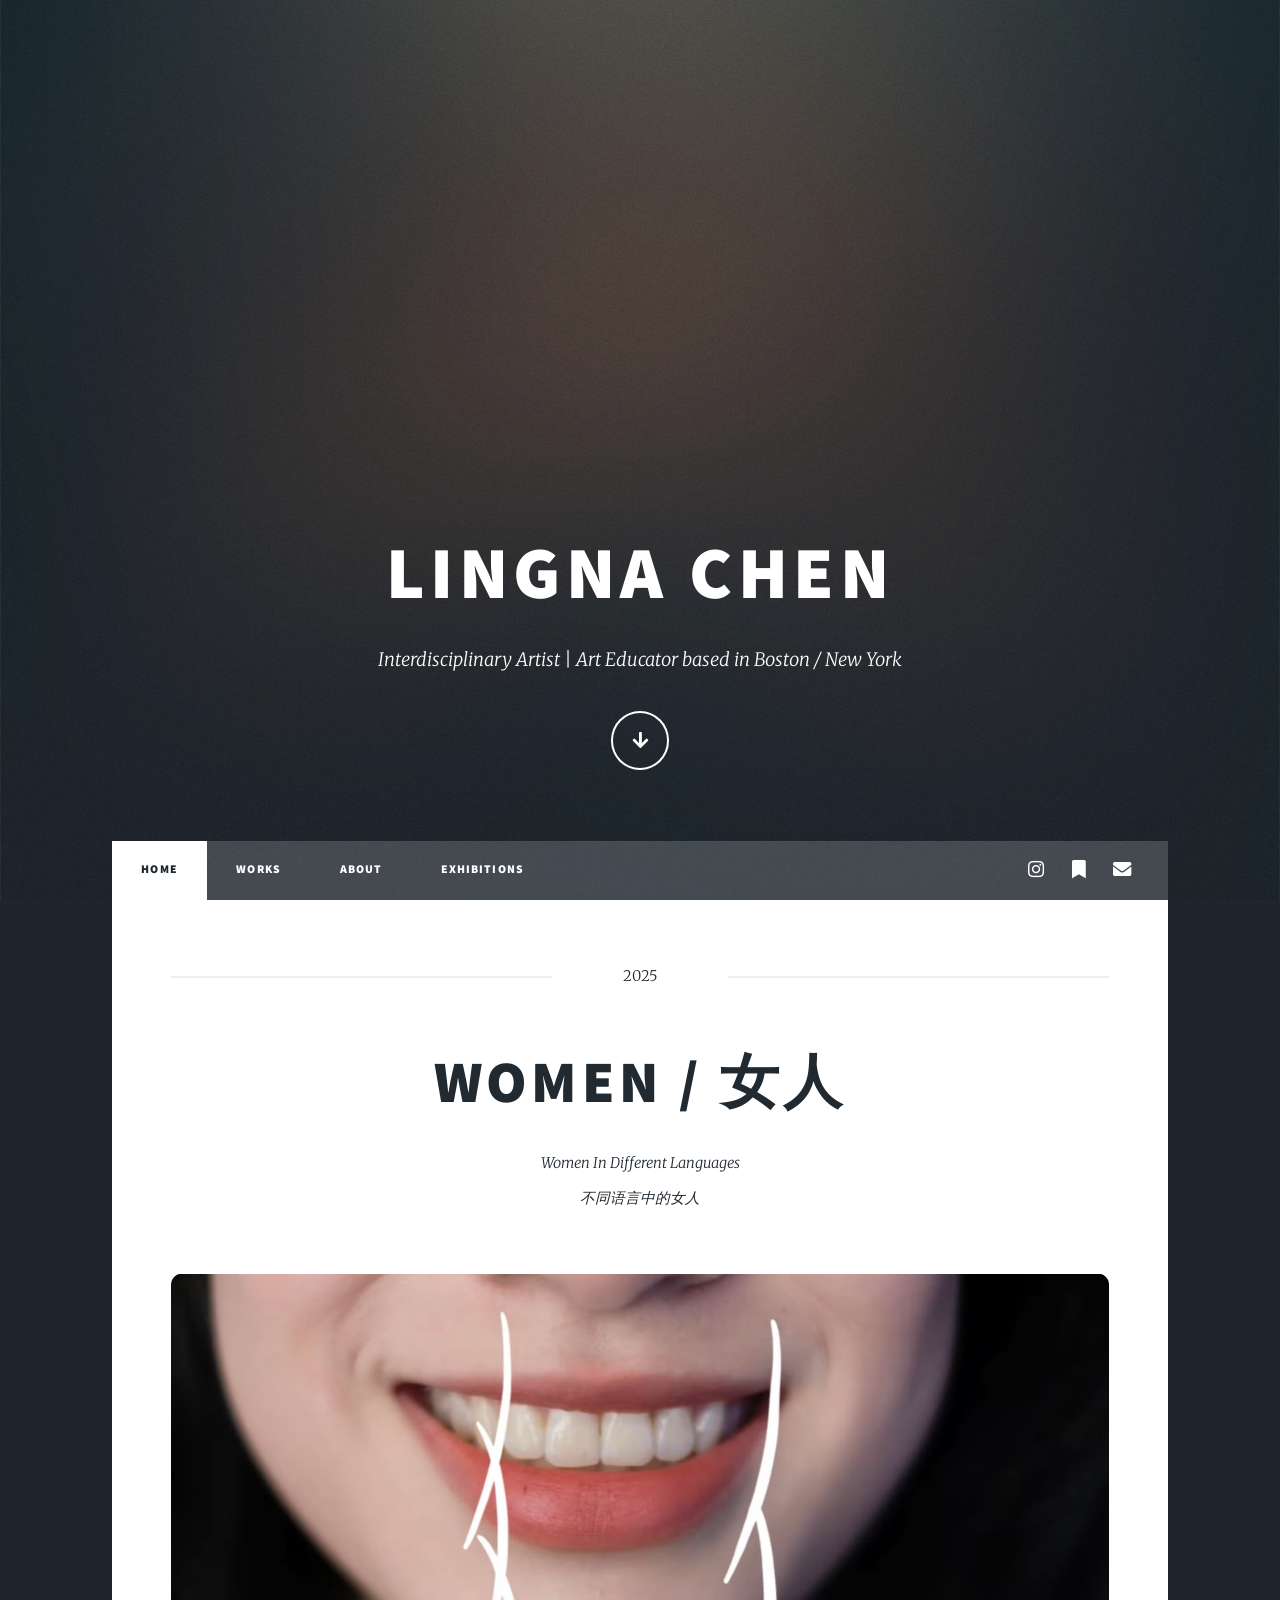
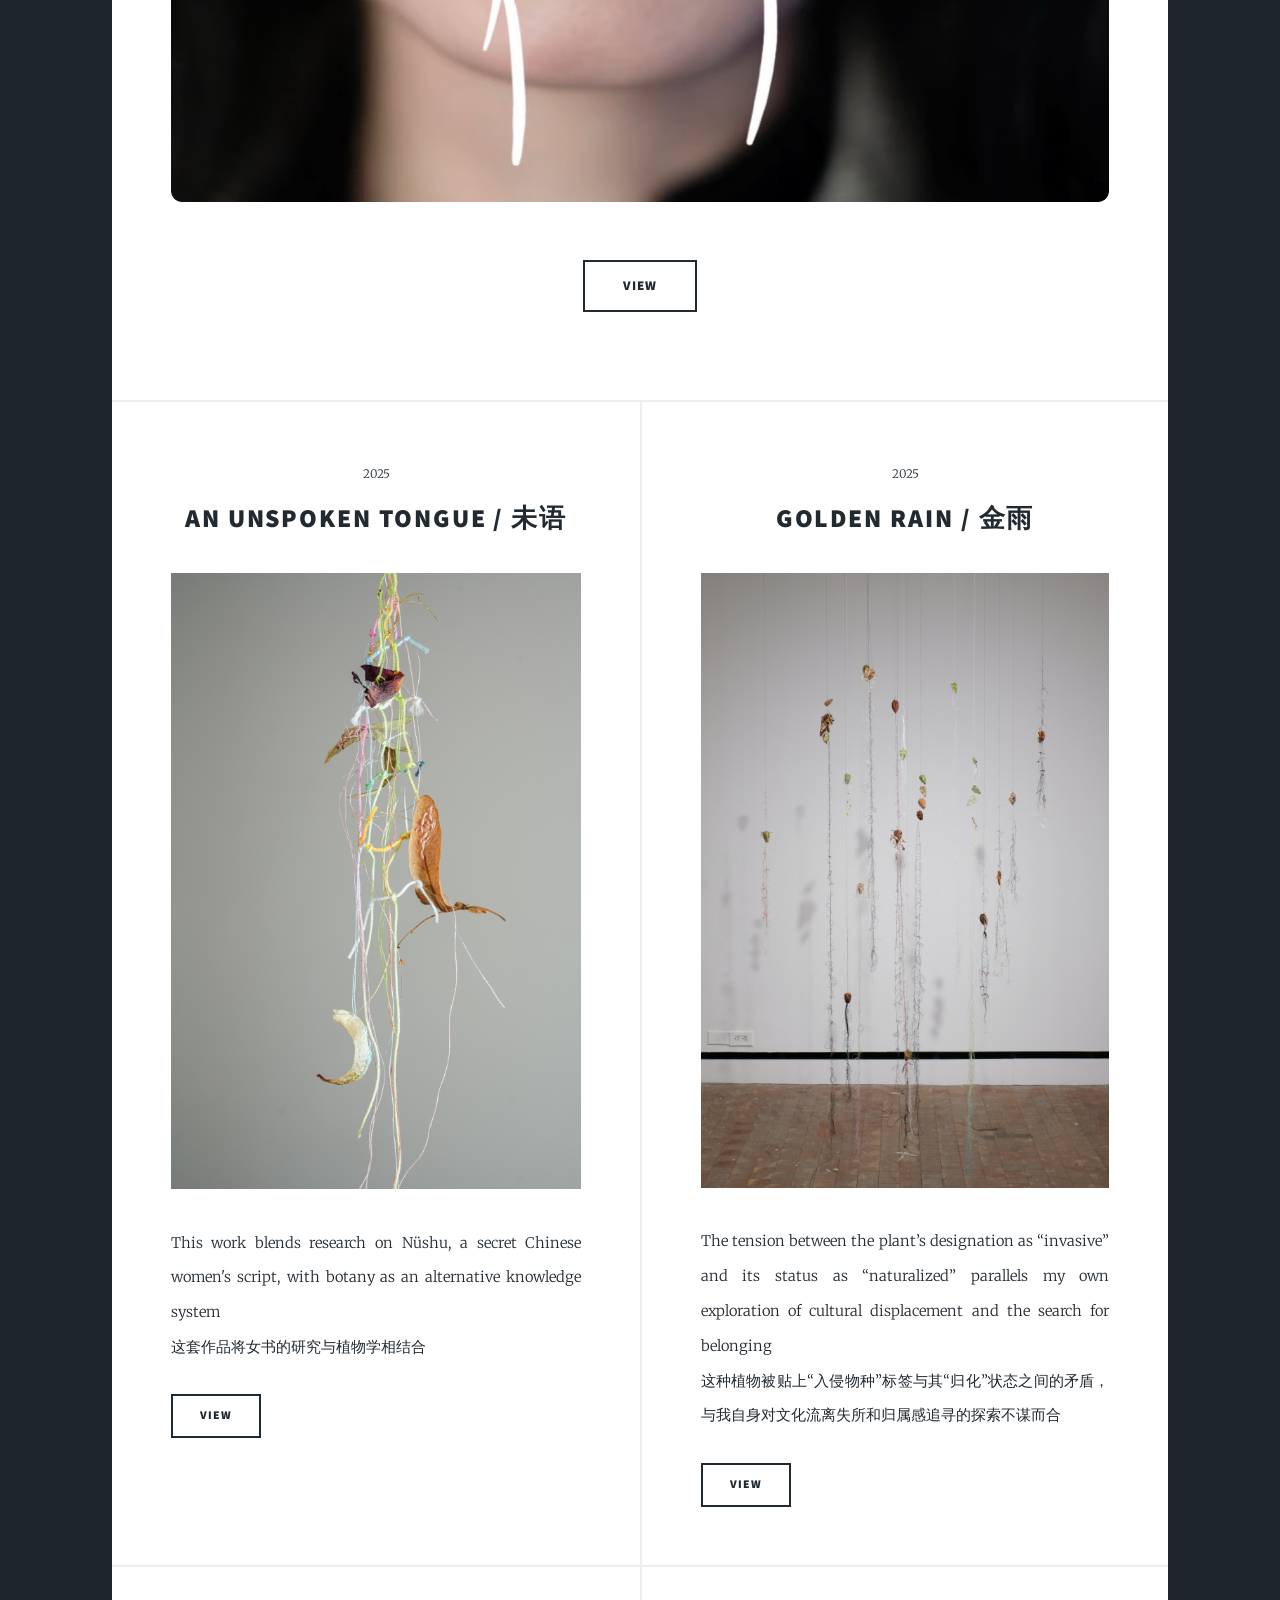
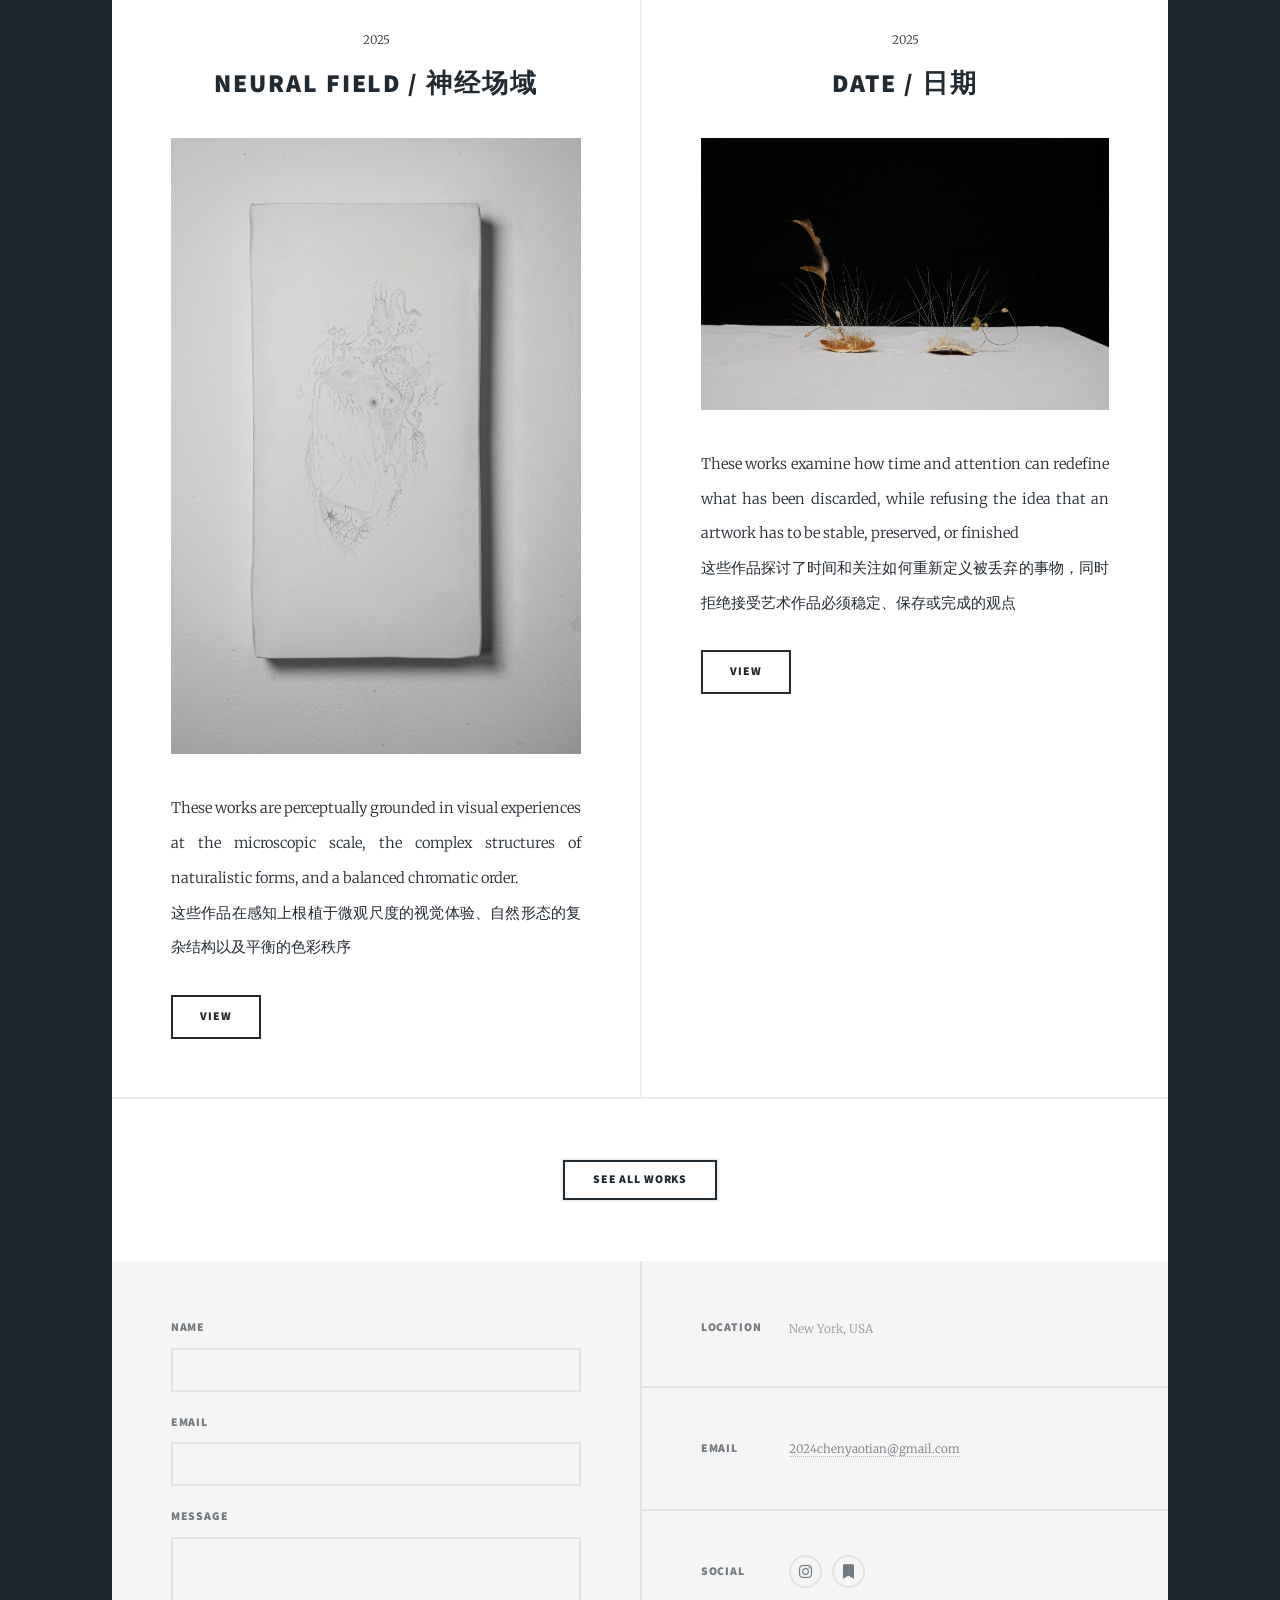
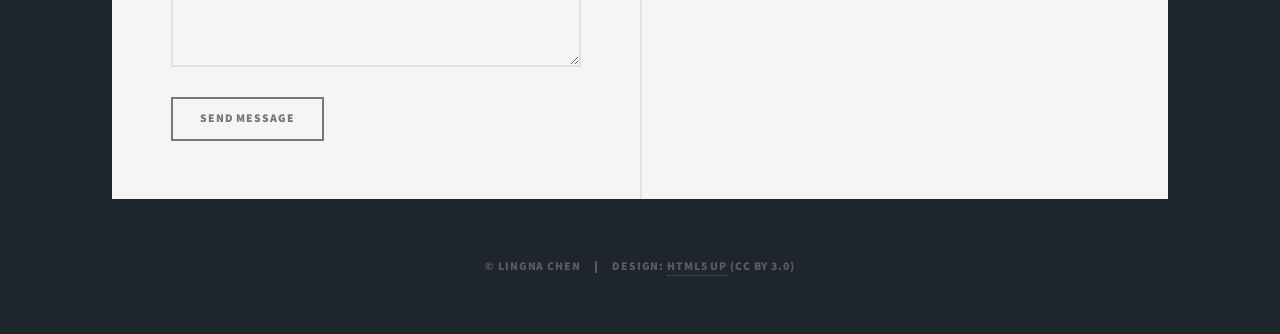
==== commit a9dadd9f: "Update index.html" ====
--- a/index.html
+++ b/index.html
@@ -19,7 +19,7 @@
 <!-- Intro -->
 <div id="intro">
 <h1>Lingna Chen</h1>
-<p>Nushu creator, Feminist artist, Art educator and researcher, based in New York.</p>
+<p>Interdisciplinary Artist | Art Educator based in Boston / New York</p>
 <ul class="actions">
 <li><a class="button icon solid solo fa-arrow-down scrolly" href="#header">Continue</a></li>
 </ul>
@@ -157,4 +157,4 @@
 <script src="assets/js/util.js"></script>
 <script src="assets/js/main.js"></script>
 </body>
-</html>+</html>
